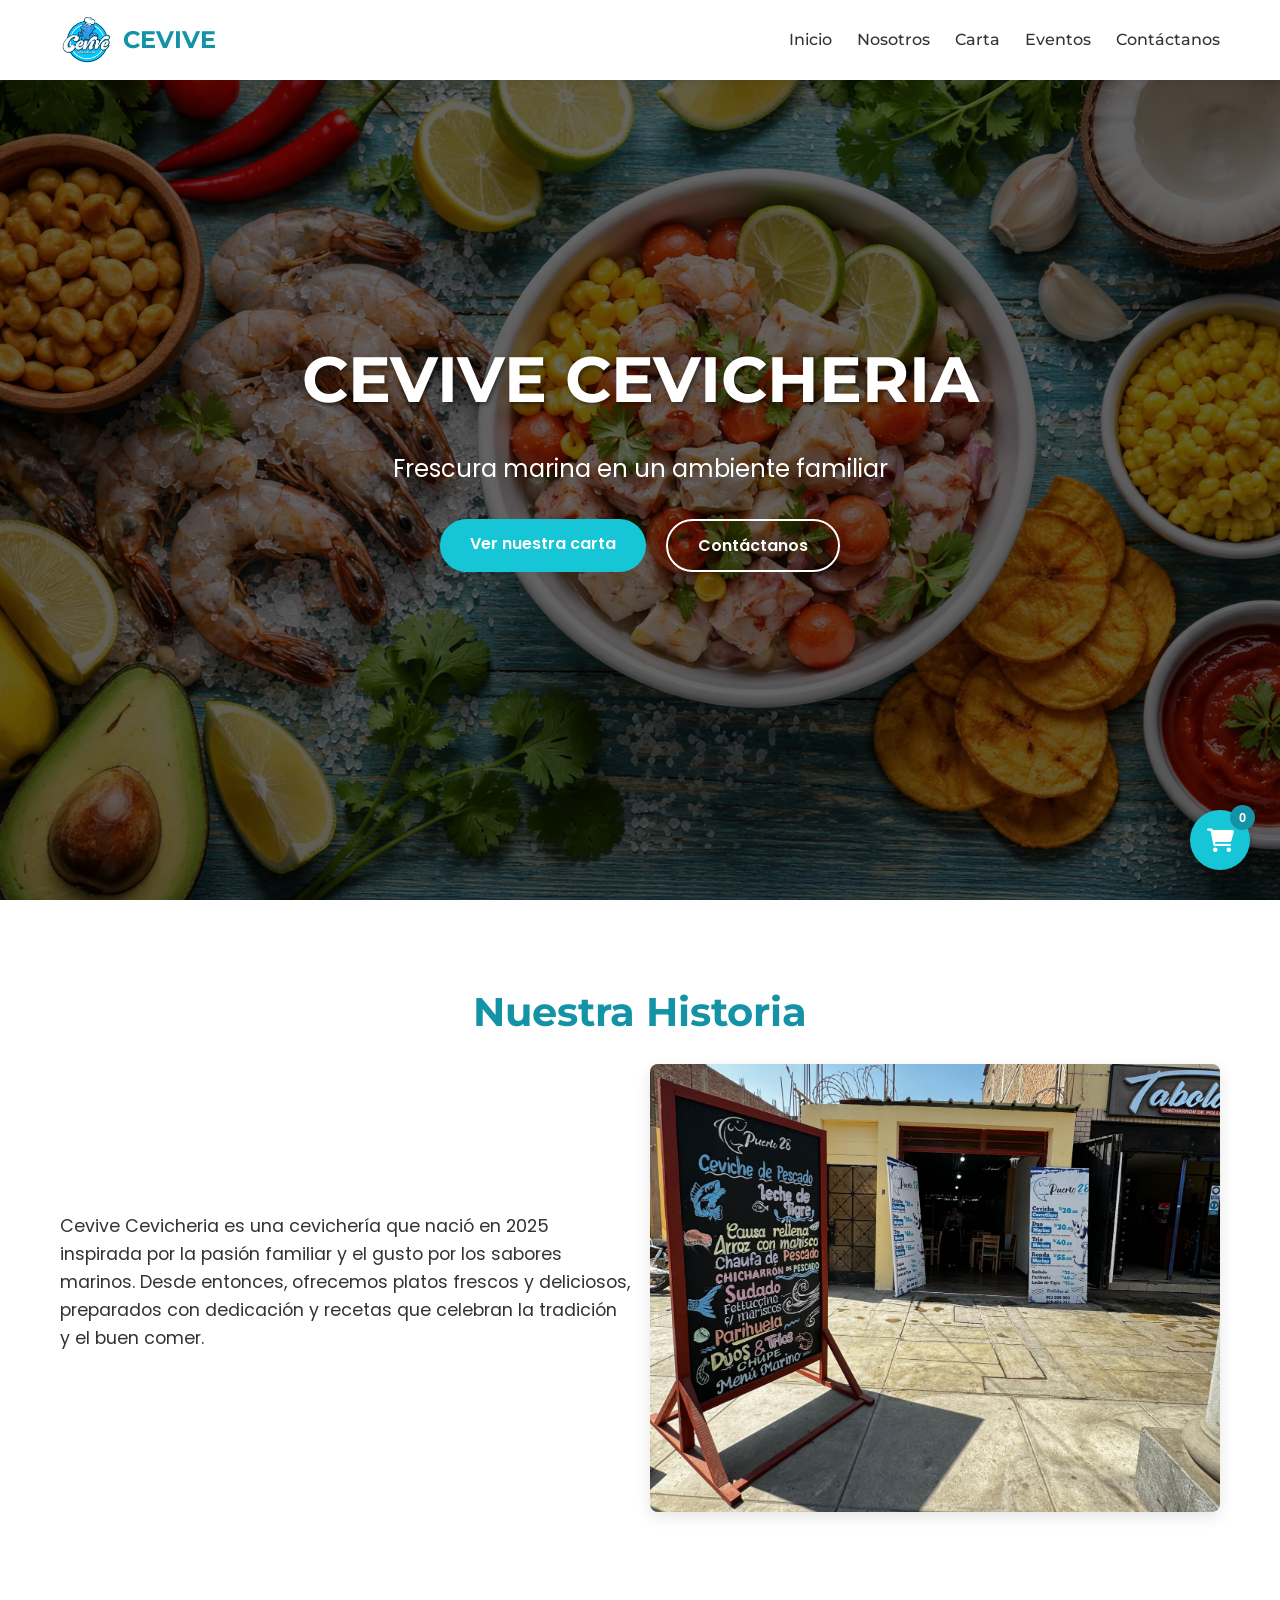
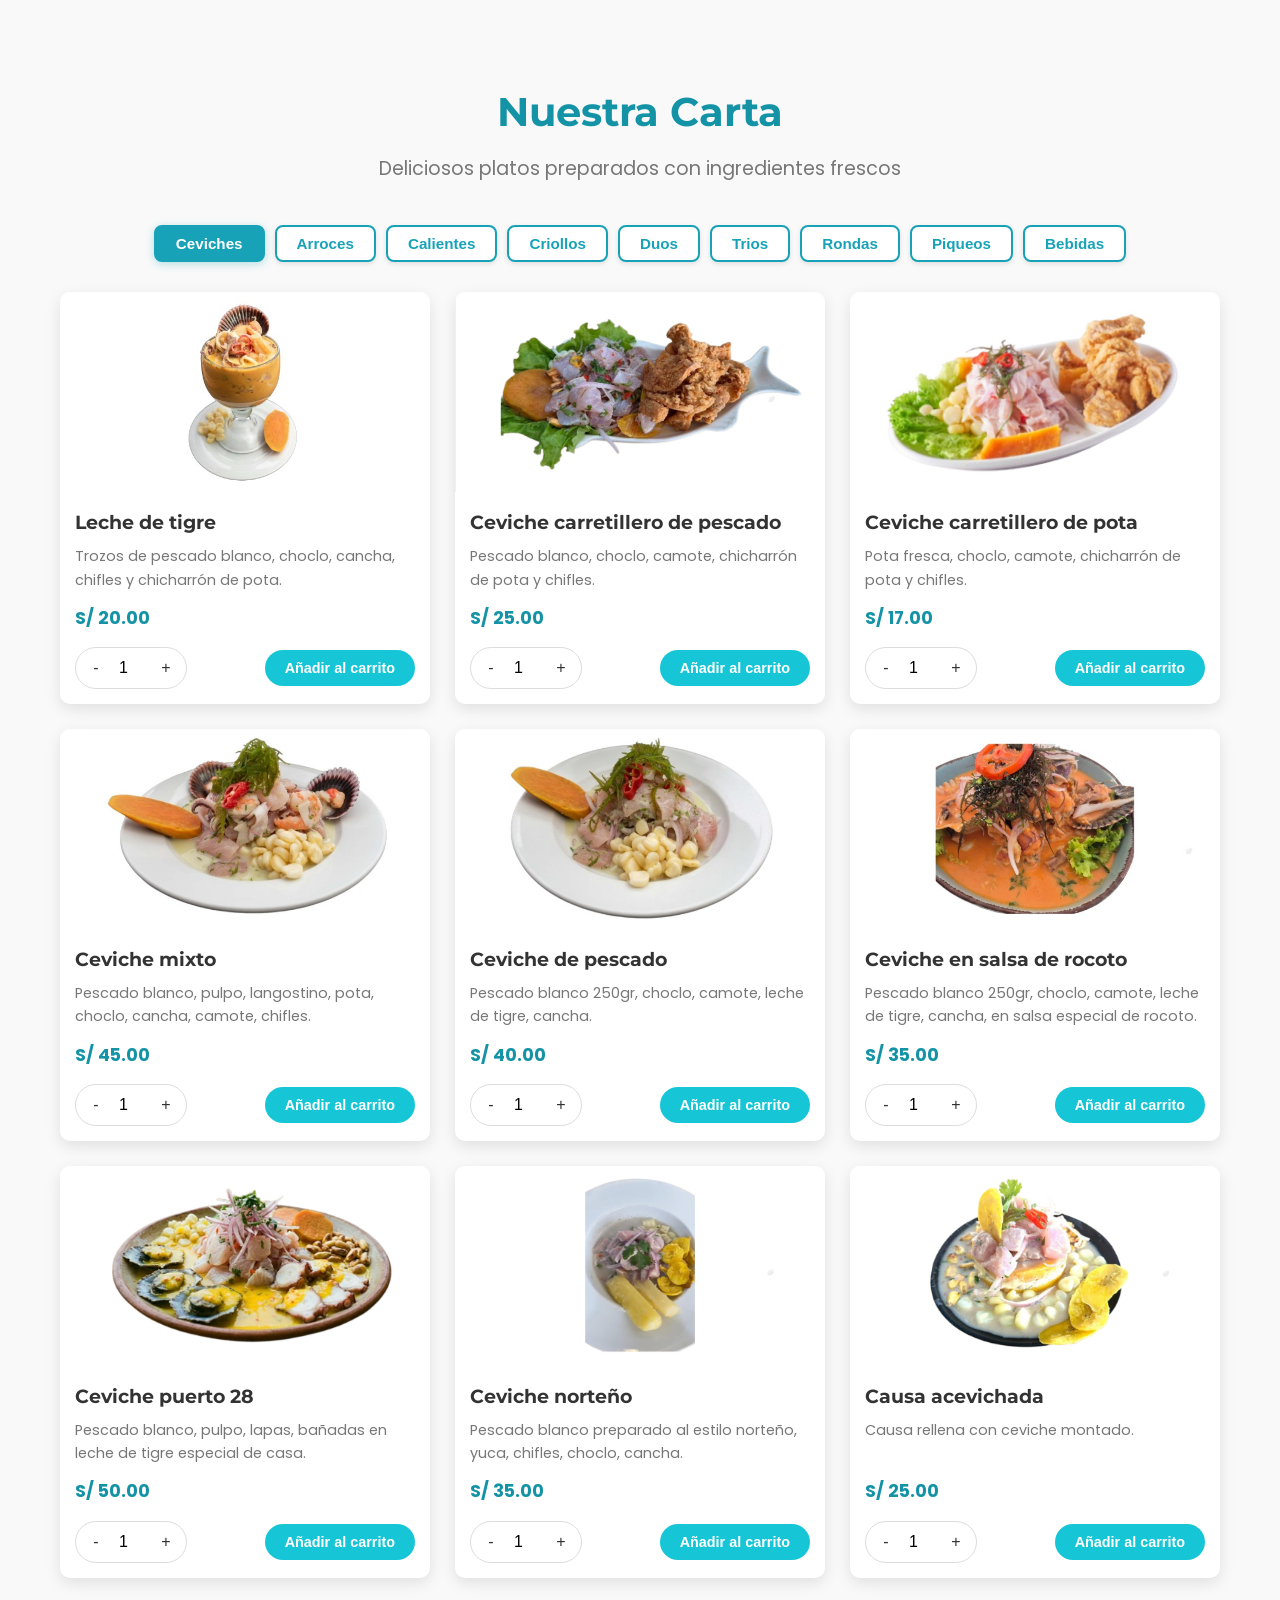
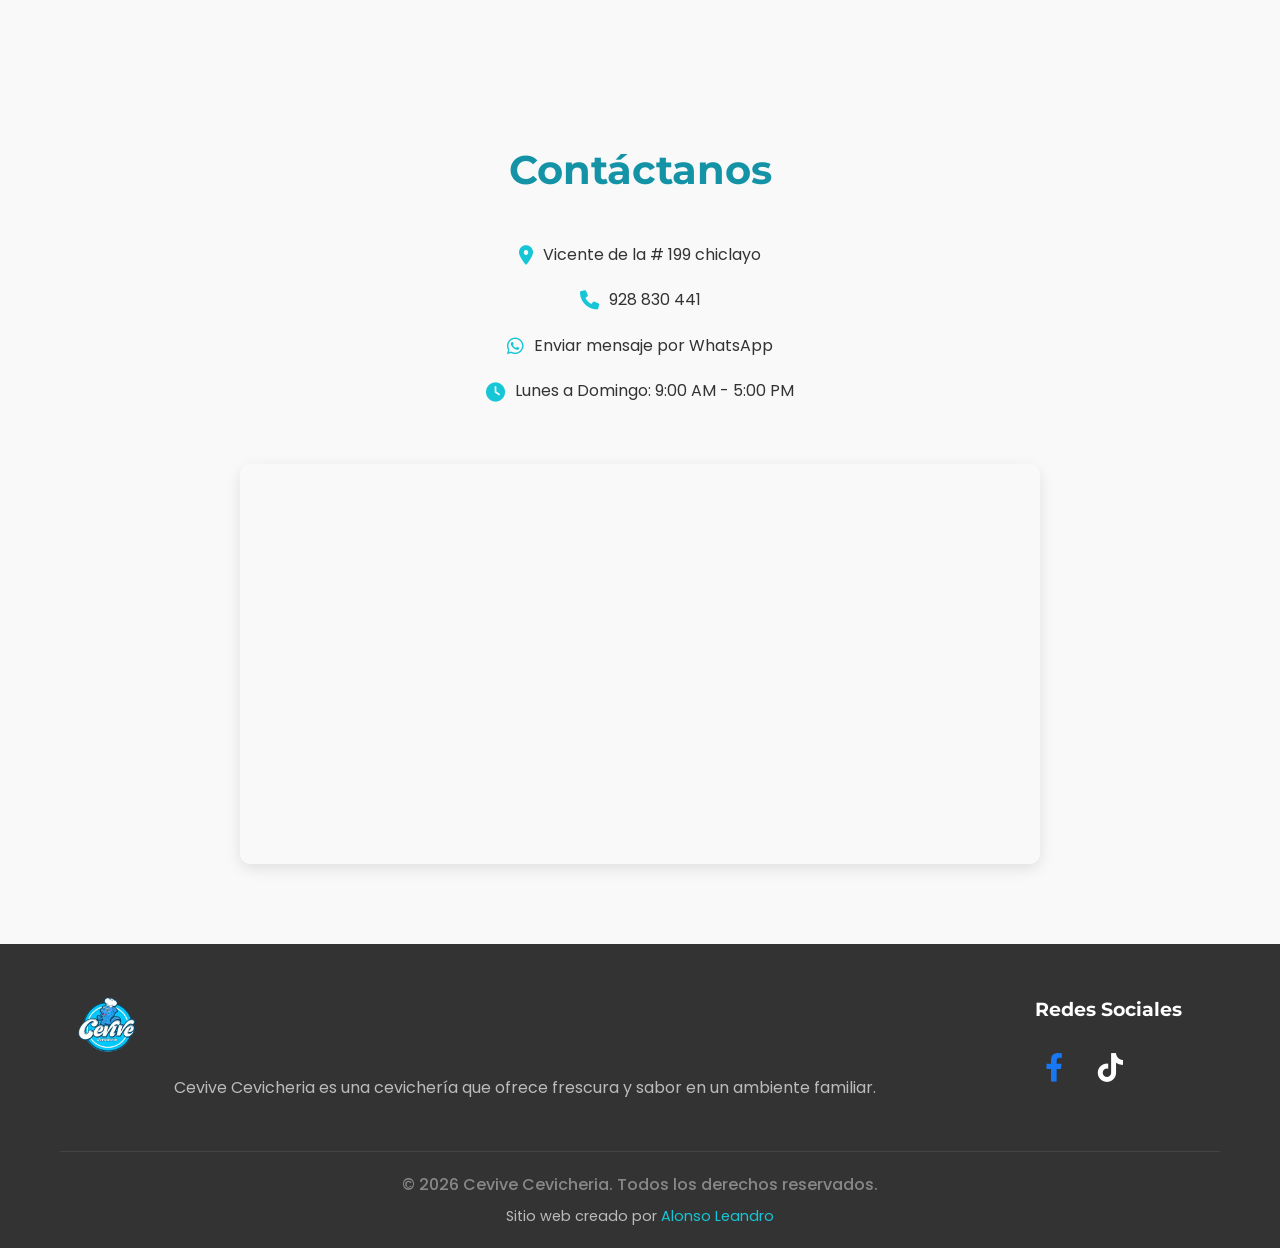
==== index.html @ b731c307 "iniciando" ====
<!DOCTYPE html>
<html lang="es">
<head>
    <meta charset="UTF-8">
    <meta name="viewport" content="width=device-width, initial-scale=1.0">
    <link rel="icon" type="image/png" href="images/logo-puerto-28.png">
    <title>Cevive Cevicheria</title>
    <link rel="stylesheet" href="./styles/main.css">
    <link rel="stylesheet" href="./styles/animations.css">
    <link rel="stylesheet" href="https://cdnjs.cloudflare.com/ajax/libs/font-awesome/6.0.0/css/all.min.css">
    <link href="https://fonts.googleapis.com/css2?family=Montserrat:wght@400;500;600;700&family=Poppins:wght@300;400;600&display=swap" rel="stylesheet">
    <!-- Google tag (gtag.js) -->
    <script async src="https://www.googletagmanager.com/gtag/js?id=G-323RJ7FQYW"></script>
    <script>
        window.dataLayer = window.dataLayer || [];
        function gtag(){dataLayer.push(arguments);}
        gtag('js', new Date());

        gtag('config', 'G-323RJ7FQYW');
    </script>
</head>
<body>
    <!-- Navbar importado -->
    <div id="navbar-placeholder"></div>

    <!-- Hero Section -->
    <section class="hero" id="home">
        <div class="hero-content">
            <h1 class="hero-title">CEVIVE CEVICHERIA</h1>
            <p class="hero-subtitle">Frescura marina en un ambiente familiar</p>
            <div class="hero-buttons">
                <a href="#menu" class="btn btn-primary">Ver nuestra carta</a>
                <a href="#contact" class="btn btn-outline">Contáctanos</a>
            </div>
        </div>
    </section>

    <section class="about" id="about">
        <div class="container">
            <h2 class="section-title">Nuestra Historia</h2>
            <div class="about-content">
                <div class="about-text">
                    <p>Cevive Cevicheria es una cevichería que nació en 2025 inspirada por la pasión familiar y el gusto por los sabores marinos. Desde entonces, ofrecemos platos frescos y deliciosos, preparados con dedicación y recetas que celebran la tradición y el buen comer.</p>
                </div>
                <div class="about-image">
                    <img src="./images/restaurant-exterior.jpg" alt="Exterior del restaurante" loading="lazy">
                </div>
            </div>
        </div>
    </section>

    <!-- Menu Section -->
    <section class="menu" id="menu">
        <div class="container">
            <h2 class="section-title">Nuestra Carta</h2>
            <p class="section-subtitle">Deliciosos platos preparados con ingredientes frescos</p>
            
            <div class="menu-filters">
                <button class="filter-btn active" data-category="ceviches">Ceviches</button>
                <button class="filter-btn" data-category="arroces">Arroces</button>
                <button class="filter-btn" data-category="calientes">Calientes</button>
                <button class="filter-btn" data-category="criollos">Criollos</button>
                <button class="filter-btn" data-category="duos">Duos</button>
                <button class="filter-btn" data-category="trios">Trios</button>
                <button class="filter-btn" data-category="rondas">Rondas</button>
                <button class="filter-btn" data-category="piqueos">Piqueos</button>
                <button class="filter-btn" data-category="bebidas">Bebidas</button>
            </div>
            
            <div class="menu-items" id="menu-items">
                <!-- Los productos se cargarán dinámicamente desde JS -->
            </div>
        </div>
    </section>

    <!-- Contact Section -->
    <section class="contact" id="contact">
        <div class="container">
            <h2 class="section-title">Contáctanos</h2>
            <div class="contact-content">
                <div class="contact-info">
                    <div class="info-item">
                        <i class="fas fa-map-marker-alt"></i>
                        <p>Vicente de la # 199 chiclayo</p>
                    </div>
                    <div class="info-item">
                        <i class="fas fa-phone"></i>
                        <p><a href="tel:+51928830441">928 830 441</a></p>
                    </div>
                    <div class="info-item">
                        <i class="fab fa-whatsapp"></i>
                        <p>
                            <a href="https://wa.me/51928830441?text=Hola%2C%20quiero%20más%20información..." target="_blank">Enviar mensaje por WhatsApp</a>
                        </p>
                    </div>
                    <div class="info-item">
                        <i class="fas fa-clock"></i>
                        <p>Lunes a Domingo: 9:00 AM - 5:00 PM</p>
                    </div>
                </div>
                <div class="contact-map">
                    <iframe src="https://www.google.com/maps/embed?pb=!1m16!1m12!1m3!1d3331.6273452018354!2d-79.8389768033383!3d-6.770468090765885!2m3!1f0!2f0!3f0!3m2!1i1024!2i768!4f13.1!2m1!1sVicente%20de%20la%20%23%20199%20chiclayo%20!5e0!3m2!1ses-419!2spe!4v1770184868700!5m2!1ses-419!2spe" allowfullscreen="" loading="lazy" referrerpolicy="no-referrer-when-downgrade"></iframe>
                </div>
            </div>
        </div>
    </section>

    <!-- Footer importado -->
    <div id="footer-placeholder"></div>

    <!-- Floating Cart Button -->
    <button type="button" class="cart-float" id="cart-btn">
        <i class="fas fa-shopping-cart"></i>
        <span class="cart-count" id="cart-count">0</span>
    </button>

    <!-- Cart Modal -->
    <div class="cart-overlay" id="cart-overlay"></div>
    <div class="cart-container" id="cart-modal">
        <!-- Paso 1: Vista del Carrito -->
        <div class="cart-step" id="cart-step-1">
            <div class="cart-header">
                <h3>Tu Pedido</h3>
                <button class="close-cart" id="close-cart">&times;</button>
            </div>
            <div class="cart-items" id="cart-items">
                <!-- Los items del carrito se agregarán aquí dinámicamente -->
            </div>
            <div class="cart-footer">
                <div class="cart-total">
                    <span>Total:</span>
                    <span id="cart-total">S/0.00</span>
                </div>
                <button class="btn btn-primary" id="checkout">Realizar Pedido</button>
            </div>
        </div>

        <!-- Paso 2: Formulario de Información -->
        <div class="cart-step" id="cart-step-2">
            <div class="cart-header">
                <button class="back-to-cart" id="back-to-cart">
                    <i class="fas fa-arrow-left"></i>
                </button>
                <h3>Información del Pedido</h3>
                <button class="close-cart" id="close-cart-2">&times;</button>
            </div>
            <!-- Dentro del cart-step-2, modifica el formulario así: -->
            <div class="customer-info">
                <form id="order-form">
                    <div class="form-group">
                        <label for="customer-name">Nombre *</label>
                        <input type="text" id="customer-name" required>
                    </div>
                    <div class="form-group">
                        <label for="customer-phone">Teléfono *</label>
                        <input type="tel" id="customer-phone" required>
                    </div>
                    <div class="form-group">
                        <label for="delivery-type">Tipo de Entrega *</label>
                        <select id="delivery-type" required>
                            <option value="">Seleccionar</option>
                            <option value="pickup">Recoger en el Local</option>
                            <option value="delivery">Delivery</option>
                        </select>
                    </div>
                    
                    <!-- Campos para Recoger en Local -->
                    <div class="delivery-fields" id="pickup-fields">
                        <div class="form-group">
                            <label for="delivery-payment">Tipo de Pago *</label>
                            <div class="radio-group">
                                <label><input type="radio" name="delivery-payment" value="Efectivo" required> Efectivo</label>
                                <label><input type="radio" name="delivery-payment" value="Yape"> Yape</label>
                                <label><input type="radio" name="delivery-payment" value="Plin"> Plin</label>
                                <label><input type="radio" name="delivery-payment" value="Otro"> Tarjeta</label>
                            </div>
                        </div>
                        <div class="form-group">
                            <label for="pickup-time">Tiempo estimado para recoger *</label>
                            <select id="pickup-time" required>
                                <option value="">Seleccionar</option>
                                <option value="20-25">25 - 30 minutos</option>
                                <option value="25-30">30 - 35 minutos</option>
                                <option value="30-plus">35 minutos a más</option>
                            </select>
                        </div>
                        <div class="form-group">
                            <label for="pickup-notes">Observaciones</label>
                            <textarea id="pickup-notes" rows="2"></textarea>
                        </div>
                    </div>
                    
                    <!-- Campos para Delivery -->
                    <div class="delivery-fields" id="delivery-fields">
                        <div class="form-group">
                            <label for="delivery-payment">Tipo de Pago *</label>
                            <div class="radio-group">
                                <label><input type="radio" name="delivery-payment" value="Yape" required> Yape</label>
                            </div>
                            <div class="info-message" style="font-size: 0.95em; color: #007bff; margin-top: 4px;">Solo se acepta pago por Yape para delivery.</div>
                        </div>
                        <div class="form-group">
                            <label for="delivery-address">Dirección de Entrega *</label>
                            <input type="text" id="delivery-address">
                        </div>
                        <div class="form-group">
                            <label for="delivery-notes">Observaciones</label>
                            <textarea id="delivery-notes" rows="2"></textarea>
                        </div>
                    </div>
                </form>
            </div>
            <div class="form-actions">
                <button class="btn btn-outline" id="cancel-order">Cancelar</button>
                <button class="btn btn-primary" id="submit-order">Enviar Pedido</button>
            </div>
        </div>
    </div>

    <script src="./scripts/products.js"></script>
    <script src="./scripts/cart.js"></script>
    <script src="./scripts/main.js"></script>
</body>
</html>
---- styles/main.css ----
/* TikTok icon blanco en el footer */
.tiktok-icon i {
    color: #fff !important;
}
:root {
    --primary-color: #16c6d6;
    --primary-dark: #1493a6;
    --white: #ffffff;
    --black: #333333;
    --gray: #777777;
    --light-gray: #f5f5f5;
    --background-light: #f9f9f9;
    --success-color: #2ecc71;
    --danger-color: #e74c3c;
    --disabled-color: #95a5a6;
}

* {
    margin: 0;
    padding: 0;
    box-sizing: border-box;
}

body {
    font-family: 'Poppins', sans-serif;
    color: var(--black);
    line-height: 1.6;
    overflow-x: hidden;
}

.container {
    width: 100%;
    max-width: 1200px;
    margin: 0 auto;
    padding: 0 20px;
}

/* Hero Section */
.hero {
    height: 100vh;
    background: linear-gradient(rgba(0, 0, 0, 0.6), rgba(0, 0, 0, 0.6)), url('../images/hero.png') center/cover no-repeat;
    display: flex;
    align-items: center;
    justify-content: center;
    text-align: center;
    color: var(--white);
}

.hero-content {
    max-width: 800px;
    padding: 0 20px;
}

.hero-title {
    font-family: 'Montserrat', sans-serif;
    font-size: 4rem;
    font-weight: 700;
    margin-bottom: 20px;
    text-shadow: 2px 2px 4px rgba(0, 0, 0, 0.5);
}

.hero-subtitle {
    font-size: 1.5rem;
    margin-bottom: 30px;
}

.hero-buttons {
    display: flex;
    justify-content: center;
    gap: 20px;
}

.btn {
    padding: 12px 30px;
    border-radius: 30px;
    font-weight: 600;
    text-decoration: none;
    transition: all 0.3s ease;
    display: inline-block;
}

.btn-primary {
    background-color: var(--primary-color);
    color: var(--white);
}

.btn-primary:hover {
    background-color: var(--primary-dark);
    transform: translateY(-3px);
    box-shadow: 0 5px 15px rgba(0, 0, 0, 0.2);
}

.btn-outline {
    border: 2px solid var(--white);
    color: var(--white);
}

.btn-outline:hover {
    background-color: var(--white);
    color: var(--black);
    transform: translateY(-3px);
    box-shadow: 0 5px 15px rgba(0, 0, 0, 0.2);
}

#cancel-order {
    background-color: #7f8c8d;
    color: #fff;
    border: none;
    padding: 10px 20px;
    border-radius: 30px;
    cursor: pointer;
    font-weight: 600;
    transition: background 0.3s ease;
    font-size: 0.9rem;
}

#cancel-order:hover {
    background-color: #636e72;
}

/* Section Styles */
.section-title {
    font-family: 'Montserrat', sans-serif;
    font-size: 2.5rem;
    font-weight: 700;
    text-align: center;
    margin-bottom: 10px;
    color: var(--primary-dark);
}

.section-subtitle {
    font-size: 1.2rem;
    text-align: center;
    color: var(--gray);
    margin-bottom: 40px;
}

/* About Section */
.about {
    padding: 80px 0;
    text-align: center;
}

.about-content {
    display: flex;
    flex-wrap: wrap;
    justify-content: space-between;
    align-items: center;
    margin-top: 20px;
    gap: 20px;
}

.about-text {
    flex: 1;
    min-width: 300px;
    text-align: left;
    margin-bottom: 0;
}

.about-text p {
    margin-bottom: 20px;
    font-size: 1.1rem;
    text-align: left;
}

.about-image {
    flex: 1;
    min-width: 300px;
}

.about-image img {
    max-width: 100%;
    border-radius: 8px;
    box-shadow: 0 5px 15px rgba(0,0,0,0.1);
}

/* Menu Section */
.menu {
    padding: 80px 0;
    text-align: center;
    background-color: var(--background-light);
}

.menu-filters {
    display: flex;
    justify-content: center;
    flex-wrap: wrap;
    gap: 10px;
    margin: 10px 0 20px;
}

.filter-btn {
    padding: 8px 20px;
    background: var(--white);
    border: 2px solid #17a2b8;
    border-radius: 8px;
    color: #17a2b8;
    font-size: 0.95rem;
    font-weight: 600;
    transition: all 0.3s ease;
    cursor: pointer;
    box-shadow: 0 2px 5px rgba(0,0,0,0.1);
}

.filter-btn.active {
    background: #17a2b8;
    color: var(--white);
    border-color: #17a2b8;
    box-shadow: 0 2px 8px rgba(23, 162, 184, 0.3);
}

.filter-btn:hover:not(.active) {
    background: rgba(23, 162, 184, 0.1);
    border-color: #138496;
    transform: translateY(-2px);
}

.menu-items {
    display: grid;
    grid-template-columns: repeat(auto-fill, minmax(280px, 1fr)); /* Reduje de 300px a 280px */
    gap: 25px; /* Reduje el gap de 30px a 25px */
    margin-top: 30px; /* Reduje de 40px a 30px */
}

.menu-item {
    background: var(--white);
    border-radius: 10px;
    overflow: hidden;
    box-shadow: 0 5px 15px rgba(0,0,0,0.1);
    transition: transform 0.3s ease;
    display: flex;
    flex-direction: column;
    height: 100%; /* Asegura que todas las cajas tengan la misma altura */
}

.menu-item:hover {
    transform: translateY(-10px);
}

.item-image {
    height: 200px; /* Mantengo la misma altura para las imágenes */
    overflow: hidden;
    position: relative;
}

.item-image img {
    width: 100%;
    height: 100%;
    object-fit: cover;
    transition: transform 0.5s ease;
}

.menu-item:hover .item-image img {
    transform: scale(1.1);
}

.sold-out {
    position: absolute;
    top: 10px;
    right: 10px;
    background-color: var(--danger-color);
    color: var(--white);
    padding: 5px 10px;
    border-radius: 20px;
    font-size: 0.8rem;
    font-weight: 600;
}

.item-info {
    padding: 15px; /* Reduje de 20px a 15px */
    text-align: left;
    flex: 1; /* Hace que ocupe el espacio restante */
    display: flex;
    flex-direction: column;
}

.item-info h3 {
    font-family: 'Montserrat', sans-serif;
    font-size: 1.2rem; /* Reduje de 1.3rem a 1.2rem */
    margin-bottom: 8px; /* Reduje de 10px a 8px */
    color: var(--black);
}

.description {
    color: var(--gray);
    margin-bottom: 12px; /* Reduje de 15px a 12px */
    font-size: 0.9rem; /* Reduje de 0.95rem a 0.9rem */
    flex: 1; /* Hace que la descripción ocupe el espacio disponible */
}

.price {
    font-weight: 700;
    font-size: 1.1rem; /* Reduje de 1.2rem a 1.1rem */
    color: var(--primary-dark);
    margin-bottom: 15px;
    display: block;
}

.item-actions {
    display: flex;
    justify-content: space-between;
    align-items: center;
    margin-top: auto; /* Empuja los botones hacia abajo */
}

.quantity-control {
    display: flex;
    align-items: center;
    border: 1px solid #ddd;
    border-radius: 30px;
    padding: 5px;
}

.quantity-btn {
    background: none;
    border: none;
    width: 30px;
    height: 30px;
    font-size: 1rem;
    cursor: pointer;
    color: var(--black);
    display: flex;
    align-items: center;
    justify-content: center;
}

.quantity-input {
    width: 40px;
    text-align: center;
    border: none;
    background: none;
    font-weight: 500;
    font-size: 1rem;
}

.add-to-cart {
    background: var(--primary-color);
    color: var(--white);
    border: none;
    padding: 10px 20px;
    border-radius: 30px;
    cursor: pointer;
    font-weight: 600;
    transition: background 0.3s;
    font-size: 0.9rem;
}

.add-to-cart:hover {
    background: var(--primary-dark);
}

.add-to-cart:disabled {
    background: var(--disabled-color);
    cursor: not-allowed;
}


/* Contact Section */
.contact {
    padding: 80px 0;
    text-align: center;
    background-color: var(--background-light);
}

.contact-content {
    display: flex;
    flex-direction: column;
    align-items: center;
    margin-top: 40px;
}

.contact-info {
    margin-bottom: 20px;
    text-align: center;
    width: 100%;
}

.info-item {
    margin-bottom: 20px;
    display: flex;
    align-items: center;
    justify-content: center;
    gap: 10px;
}

.info-item i {
    color: var(--primary-color);
    font-size: 1.2rem;
}

.info-item a {
    color: var(--black);
    text-decoration: none;
    transition: color 0.3s;
}

.info-item a:hover {
    color: var(--primary-color);
}

.contact-map {
    width: 100%;
    max-width: 800px;
    height: 400px;
    margin-top: 20px;
    border-radius: 10px;
    overflow: hidden;
    box-shadow: 0 5px 15px rgba(0,0,0,0.1);
}

.contact-map iframe {
    width: 100%;
    height: 100%;
    border: none;
}

/* Footer */
.footer {
    background-color: var(--black);
    color: var(--white);
    padding: 50px 0 20px;
}

.footer-content {
    display: flex;
    flex-wrap: wrap;
    justify-content: space-between;
    align-items: center;
    text-align: left;
    margin-bottom: 30px;
    gap: 30px;
}

.footer-section {
    flex: 1;
    min-width: 250px;
    margin-bottom: 30px;
    padding: 0 15px;
}

.logo-section {
    flex: 1;
    min-width: 300px;
    display: flex;
    flex-direction: column;
    align-items: flex-start;
    margin-bottom: 0;
}

.footer-logo {
    height: 60px;
    margin-bottom: 20px;
}

.footer-description {
    max-width: 100%;
    margin: 0 auto 20px;
    color: #bbb;
}

.social-section {
    flex: 0 0 auto;
    min-width: 200px;
}

.social-section h4 {
    font-family: 'Montserrat', sans-serif;
    margin-bottom: 20px;
    font-size: 1.2rem;
}

.social-icons {
    display: flex;
    justify-content: flex-start;
    gap: 15px;
}

.social-icons a {
    font-size: 1.8rem;
    margin: 0 10px;
    transition: all 0.3s ease;
}

.social-icons a.facebook-icon {
    color: #1877f2;
}

.social-icons a.instagram-icon {
    color: #e4405f;
}

.social-icons a:hover {
    transform: scale(1.2);
}

.footer-bottom {
    text-align: center;
    padding-top: 20px;
    border-top: 1px solid #444;
    display: flex;
    flex-direction: column;
    gap: 8px;
}

.footer-dark-text {
    color: #888;
    font-weight: 500;
    margin-bottom: 0;
}

.footer-created-by {
    color: #bbb;
    font-size: 0.9rem;
    margin-top: 0;
}

.creator-name {
    color: var(--primary-color);
    text-decoration: none;
    position: relative;
    display: inline-block;
}

.creator-name:hover {
    text-decoration: underline;
}

.creator-name::after {
    content: '';
    position: absolute;
    top: -2px;
    left: -2px;
    right: -2px;
    bottom: -2px;
    background: var(--primary-color);
    z-index: -1;
    border-radius: 4px;
    opacity: 0;
    transition: opacity 0.3s, box-shadow 0.3s;
}

.creator-name:hover::after {
    opacity: 0.4;
    box-shadow: 0 0 10px 5px var(--primary-color);
    animation: creator-glow 2s infinite alternate;
}

@keyframes creator-glow {
    from {
        box-shadow: 0 0 5px 2px var(--primary-color);
    }
    to {
        box-shadow: 0 0 15px 7px var(--primary-color);
    }
}

/* Navbar */
.navbar {
    background-color: var(--white);
    box-shadow: 0 2px 10px rgba(0, 0, 0, 0.1);
    position: fixed;
    width: 100%;
    top: 0;
    z-index: 1000;
    padding: 15px 0;
    transition: all 0.3s ease;
}

.navbar .container {
    display: flex;
    justify-content: space-between;
    align-items: center;
}

.logo {
    display: flex;
    align-items: center;
    text-decoration: none;
}

.logo-img {
    height: 50px;
    margin-right: 10px;
}

.restaurant-name {
    font-family: 'Montserrat', sans-serif;
    font-size: 1.5rem;
    font-weight: 700;
    color: var(--primary-dark);
}

.nav-links {
    display: flex;
    list-style: none;
}

.nav-links li {
    margin-left: 25px;
}

.nav-links a {
    font-family: 'Montserrat', sans-serif;
    font-weight: 500;
    color: var(--black);
    text-decoration: none;
    font-size: 1rem;
    transition: color 0.3s ease;
    position: relative;
}

.nav-links a::after {
    content: '';
    position: absolute;
    width: 0;
    height: 2px;
    background-color: var(--primary-color);
    bottom: -5px;
    left: 0;
    transition: width 0.3s ease;
}

.nav-links a:hover::after {
    width: 100%;
}

.nav-links a:hover {
    color: var(--primary-dark);
}

.menu-toggle {
    background: none;
    border: none;
    font-size: 1.5rem;
    color: var(--black);
    cursor: pointer;
    display: none;
}

/* Carrito */
.cart-overlay {
    position: fixed;
    top: 0;
    left: 0;
    width: 100%;
    height: 100%;
    background-color: rgba(0, 0, 0, 0.5);
    z-index: 9998;
    display: none;
    opacity: 0;
    transition: opacity 0.3s ease;
}

.cart-overlay.active {
    display: block;
    opacity: 1;
}

.cart-container {
    position: fixed;
    top: 0;
    right: -400px;
    width: 350px;
    height: 100vh;
    background-color: var(--white);
    box-shadow: -2px 0 10px rgba(0, 0, 0, 0.1);
    z-index: 9999;
    transition: right 0.3s ease;
    display: flex;
    flex-direction: column;
}

.cart-container.active {
    right: 0;
}

/* Cart Steps */
.cart-step {
    display: none;
    flex-direction: column;
    height: 100%;
}

.cart-step.active {
    display: flex;
}

.cart-header {
    padding: 15px 20px;
    border-bottom: 1px solid var(--light-gray);
    display: flex;
    justify-content: space-between;
    align-items: center;
    position: relative;
}

.cart-header h3 {
    margin: 0;
    font-size: 1.2rem;
    flex: 1;
    text-align: center;
}

.close-cart {
    background: none;
    border: none;
    font-size: 1.5rem;
    cursor: pointer;
    color: var(--gray);
    transition: all 0.3s ease;
}

.close-cart:hover {
    color: var(--danger-color);
    transform: rotate(90deg);
}

/* Back to Cart Button */
.back-to-cart {
    background: none;
    border: none;
    font-size: 1.2rem;
    color: var(--gray);
    cursor: pointer;
    position: absolute;
    left: 15px;
    top: 15px;
    transition: all 0.3s;
}

.back-to-cart:hover {
    color: var(--primary-dark);
    transform: translateX(-3px);
}

.cart-items {
    flex: 1;
    overflow-y: auto;
    padding: 15px;
}

.empty-cart {
    text-align: center;
    color: var(--gray);
    padding: 40px 0;
}

.cart-item {
    display: flex;
    justify-content: space-between;
    align-items: center;
    padding: 10px 0;
    border-bottom: 1px solid var(--light-gray);
}

.cart-item:last-child {
    border-bottom: none;
}

.cart-item-info {
    flex: 1;
}

.cart-item-info h4 {
    margin-bottom: 5px;
    font-size: 0.95rem;
}

.cart-item-info p {
    color: var(--primary-dark);
    font-weight: 600;
    font-size: 0.9rem;
}

.cart-item-actions {
    display: flex;
    align-items: center;
    gap: 10px;
}

.cart-footer {
    padding: 15px;
    border-top: 1px solid var(--light-gray);
    background-color: var(--white);
}

.cart-total {
    display: flex;
    justify-content: space-between;
    margin-bottom: 15px;
    font-weight: 600;
    font-size: 1.1rem;
}

/* Formulario del carrito */
.form-group {
    margin-bottom: 15px;
}

.form-group label {
    display: block;
    margin-bottom: 5px;
    font-weight: 500;
    font-size: 0.9rem;
}

.form-group input,
.form-group select,
.form-group textarea {
    width: 100%;
    padding: 8px 12px;
    border: 1px solid #333;
    border-radius: 4px;
    font-family: inherit;
    font-size: 0.9rem;
    transition: border-color 0.3s ease;
}

.form-group input:focus,
.form-group select:focus,
.form-group textarea:focus {
    border-color: var(--primary-color);
    outline: none;
    box-shadow: 0 0 0 2px rgba(243, 156, 18, 0.2);
}

/* Validación de campos */
.form-group.invalid input,
.form-group.invalid select,
.form-group.invalid textarea {
    border-color: var(--danger-color);
    background-color: rgba(231, 76, 60, 0.05);
}

.form-group.invalid .error-message {
    display: block;
    color: var(--danger-color);
    font-size: 0.8rem;
    margin-top: 5px;
}

.error-message {
    display: none;
}

/* Campos de entrega */
.delivery-fields {
    display: none; /*AGREGADO RECIEN*/
    margin-top: 10px;
    padding: 15px;
    background-color: rgba(243, 156, 18, 0.05);
    border-radius: 5px;
    border: 1px solid #eee;
}

.delivery-fields.active {
    display: block;
    animation: fadeIn 0.3s ease;
}

.radio-group {
    display: flex; /* Coloca los radios en una sola línea */
    gap: 15px; /* Espaciado horizontal entre los radios */
}

.radio-group label {
    display: inline-flex; /* Asegura que el texto y el radio estén alineados */
    align-items: center; /* Centra verticalmente el texto y el botón */
    gap: 5px; /* Espaciado entre el botón y el texto */
    padding: 0; /* Elimina el cuadro alrededor */
    border: none; /* Elimina los bordes */
    background: none; /* Elimina el fondo */
}

.radio-group label:hover {
    border-color: var(--primary-color);
}

.radio-group input[type="radio"]:checked + label {
    border-color: var(--primary-color);
    background-color: rgba(243, 156, 18, 0.1);
}

/* Customer Info Form */
.customer-info {
    flex: 1;
    overflow-y: auto;
    padding: 15px;
}

/* Form Actions */
.form-actions {
    display: flex;
    justify-content: space-between;
    padding: 15px;
    border-top: 1px solid var(--light-gray);
    background-color: var(--white);
}

/* Floating Cart Button */
.cart-float {
    position: fixed;
    width: 60px;
    height: 60px;
    bottom: 30px;
    right: 30px;
    background-color: var(--primary-color);
    color: var(--white);
    border-radius: 50%;
    text-align: center;
    box-shadow: 0 4px 10px rgba(0, 0, 0, 0.2);
    z-index: 999;
    display: flex;
    align-items: center;
    justify-content: center;
    font-size: 1.5rem;
    transition: all 0.3s ease;
    cursor: pointer;
    border: none;
}

.cart-float:hover {
    background-color: var(--primary-dark);
    transform: translateY(-5px);
    box-shadow: 0 6px 15px rgba(0, 0, 0, 0.3);
}

.cart-count {
    position: absolute;
    top: -5px;
    right: -5px;
    background-color: var(--primary-dark);
    color: var(--white);
    border-radius: 50%;
    width: 25px;
    height: 25px;
    display: flex;
    align-items: center;
    justify-content: center;
    font-size: 0.8rem;
    font-weight: 600;
}

/* Notificaciones */
.notification {
    position: fixed;
    bottom: 100px;
    right: 30px;
    background-color: var(--success-color);
    color: white;
    padding: 10px 20px;
    border-radius: 30px;
    box-shadow: 0 3px 10px rgba(0, 0, 0, 0.2);
    z-index: 1000;
    opacity: 0;
    transform: translateY(20px);
    transition: all 0.3s ease;
}

.notification.show {
    opacity: 1;
    transform: translateY(0);
}

.notification.error {
    background-color: var(--danger-color);
}

/* Responsive */
@media (max-width: 768px) {
    .navbar {
        padding: 10px 0;
    }
    
    .nav-links {
        position: fixed;
        top: 70px; /* Ajusta esto según la altura de tu navbar */
        left: -100%;
        width: 100%;
        height: calc(100vh - 70px); /* Ajusta para que coincida con el top */
        background-color: var(--primary-dark);
        flex-direction: column;
        align-items: center;
        justify-content: flex-start;
        padding-top: 0; /* Elimina el padding superior */
        transition: left 0.3s ease;
        margin: 0;
    }
    
    .nav-links.active {
        left: 0;
    }
    
    .nav-links li {
        margin-left: 0;
        width: 100%;
        text-align: center;
        padding: 12px 0; /* Ajusta el padding vertical */
        border-bottom: 1px solid rgba(255,255,255,0.1);
    }

    .nav-links a {
        color: var(--white) !important;
        display: block;
        width: 100%;
        padding: 10px 0; /* Ajusta el padding */
    }
    
    .nav-links a:hover {
        color: var(--light-gray) !important;
    }
    
    .menu-toggle {
        display: block;
    }

    .hero-title {
        font-size: 2.5rem;
    }

    .hero-subtitle {
        font-size: 1.2rem;
    }

    .about-content {
        flex-direction: column-reverse;
    }

    .about-text p {
        text-align: center;
    }

    .cart-container {
        width: 100%;
        max-width: 100%;
        height: 80vh;
        bottom: 0;
        top: auto;
        right: 0;
        left: 0;
        transform: translateY(100%);
        border-radius: 15px 15px 0 0;
        box-shadow: 0 -5px 15px rgba(0, 0, 0, 0.2);
    }

    .cart-container.active {
        transform: translateY(0);
        right: auto;
    }

    .cart-float {
        bottom: 20px;
        right: 20px;
        width: 55px;
        height: 55px;
        font-size: 1.3rem;
    }

    .notification {
        bottom: 90px;
        right: 20px;
    }

    /* Footer adjustments */
    .footer-content {
        flex-direction: column;
        align-items: center;
        text-align: center;
        gap: 15px;
    }

    .footer-description {
        max-width: 80%;
        font-size: 0.9rem;
    }

    .logo-section {
        margin-bottom: 20px;
    }

    .social-section {
        width: 100%;
    }

    .social-icons {
        justify-content: center;
        gap: 10px;
    }

    .social-icons a {
        font-size: 1.2rem;
    }

    /* Form responsive */
    .form-group {
        margin-bottom: 20px;
    }
    
    .radio-group {
        display: flex; /* Coloca los radios en una sola línea */
        gap: 15px; /* Espaciado horizontal entre los radios */
    }

    .radio-group label {
        display: inline-flex; /* Asegura que el texto y el radio estén alineados */
        align-items: center; /* Centra verticalmente el texto y el botón */
        gap: 5px; /* Espaciado entre el botón y el texto */
        padding: 0; /* Elimina el cuadro alrededor */
        border: none; /* Elimina los bordes */
        background: none; /* Elimina el fondo */
    }
    
    .delivery-fields {
        padding: 10px;
    }
}

@media (max-width: 480px) {
    .hero-title {
        font-size: 2rem;
    }

    .hero-subtitle {
        font-size: 1rem;
    }

    .btn {
        padding: 10px 20px;
        font-size: 0.9rem;
    }

    .section-title {
        font-size: 2rem;
    }

    .section-subtitle {
        font-size: 1rem;
    }

    .menu-items {
        grid-template-columns: 1fr;
    }
    
    .restaurant-name {
        font-size: 1.3rem;
    }
    
    .cart-float {
        bottom: 15px;
        right: 15px;
        width: 50px;
        height: 50px;
        font-size: 1.2rem;
    }

    .footer-content {
        text-align: center;
        flex-direction: column;
        align-items: center;
    }

    .footer-section, .social-section {
        text-align: center;
    }

    .logo-section {
        display: flex;
        flex-direction: column;
        align-items: center;
        text-align: center;
    }

    .footer-logo {
        margin-bottom: 10px;
        max-width: 100px;
        width: 100%;
        height: auto;
    }

    .social-icons {
        justify-content: center;
    }
}

@media (min-width: 769px) and (max-width: 1024px) {
    .hero-title {
        font-size: 3rem;
    }
    
    .menu-items {
        grid-template-columns: repeat(2, 1fr);
    }

    .footer-content {
        display: flex;
        flex-wrap: wrap;
        justify-content: space-between;
        align-items: flex-start;
        gap: 100px;
    }

    .footer-section {
        flex: 1 1 45%;
        max-width: 400px;
        text-align: center;
    }

    .footer-description {
        max-width: 350px;
        margin: 0 auto;
        text-align: center;
        line-height: 1.6;
    }

    .social-section {
        text-align: center;
    }
}

/* Mensaje cuando no hay productos */
.no-products {
    text-align: center;
    grid-column: 1 / -1;
    padding: 40px 0;
    color: var(--gray);
    font-size: 1.1rem;
}

/* Animaciones */
@keyframes fadeIn {
    from {
        opacity: 0;
    }
    to {
        opacity: 1;
    }
}
---- styles/animations.css ----
/* Animations */
@keyframes fadeIn {
    from {
        opacity: 0;
    }
    to {
        opacity: 1;
    }
}

@keyframes fadeInDown {
    from {
        opacity: 0;
        transform: translateY(-20px);
    }
    to {
        opacity: 1;
        transform: translateY(0);
    }
}

@keyframes fadeInUp {
    from {
        opacity: 0;
        transform: translateY(20px);
    }
    to {
        opacity: 1;
        transform: translateY(0);
    }
}

@keyframes pulse {
    0% {
        transform: scale(1);
    }
    50% {
        transform: scale(1.05);
    }
    100% {
        transform: scale(1);
    }
}

/* Animation Classes */
.fade-in {
    animation: fadeIn 1s ease;
}

.fade-in-down {
    animation: fadeInDown 1s ease;
}

.fade-in-up {
    animation: fadeInUp 1s ease;
}

.pulse {
    animation: pulse 2s infinite;
}

/* Scroll Animations */
[data-animate] {
    opacity: 0;
    transition: all 0.6s ease;
}

[data-animate="fade-in"] {
    transform: translateY(20px);
}

[data-animate].animate {
    opacity: 1;
    transform: translateY(0);
}

/* Hero Animation */
.hero {
    opacity: 0;
    transform: translateY(20px);
    transition: opacity 1s ease-out, transform 1s ease-out;
}

.hero.loaded {
    opacity: 1;
    transform: translateY(0);
}
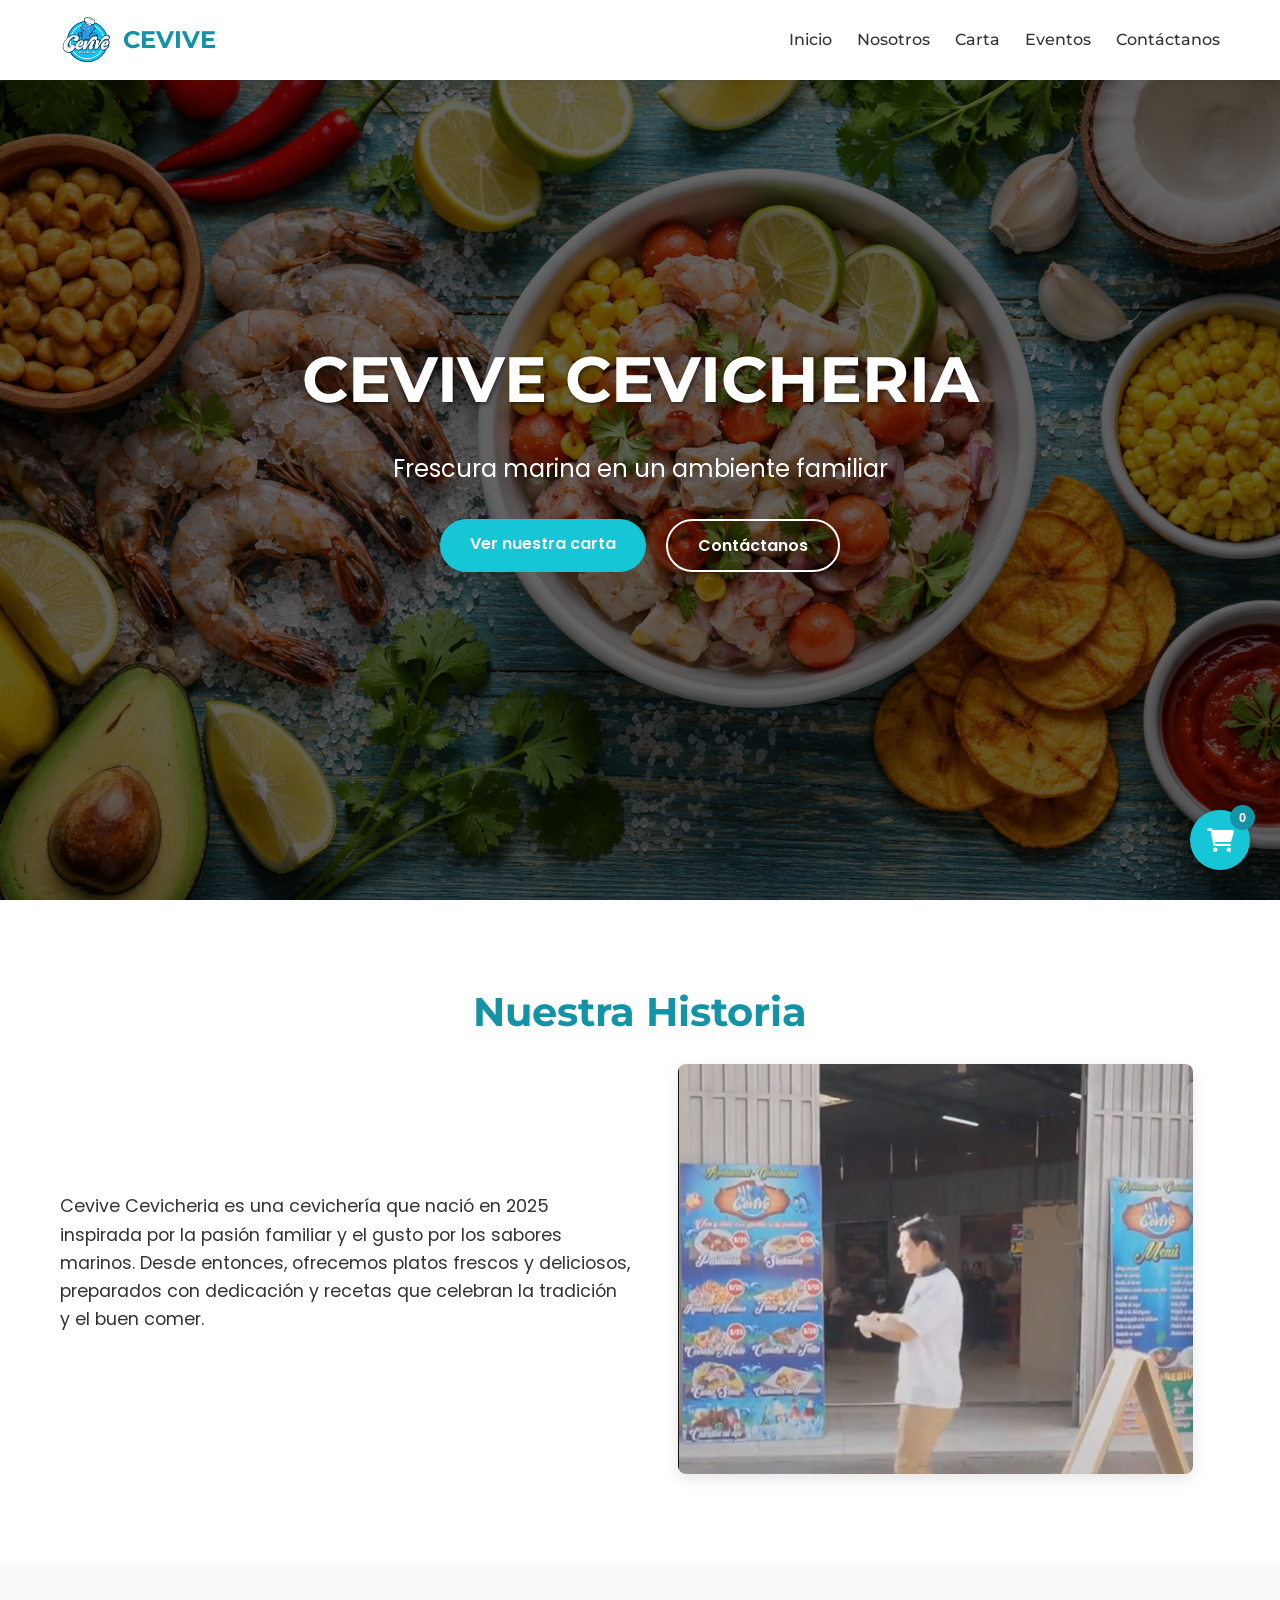
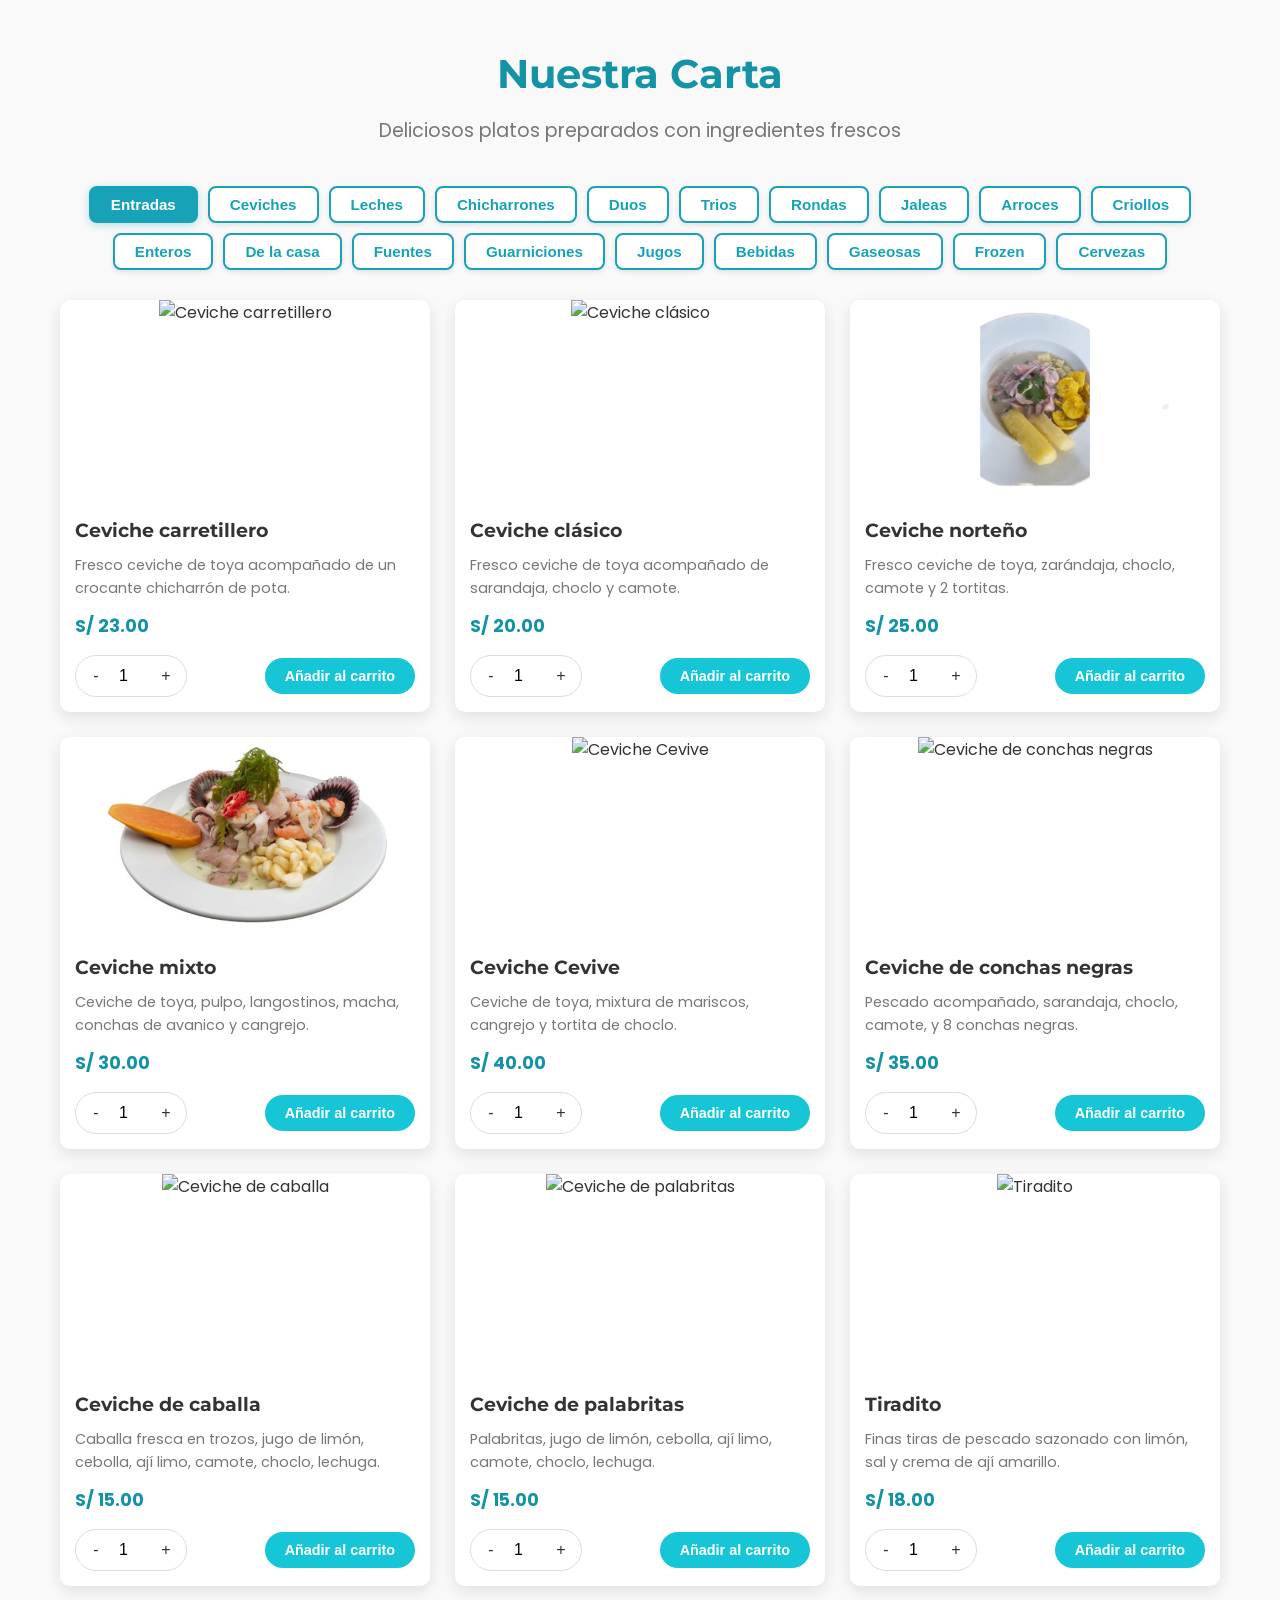
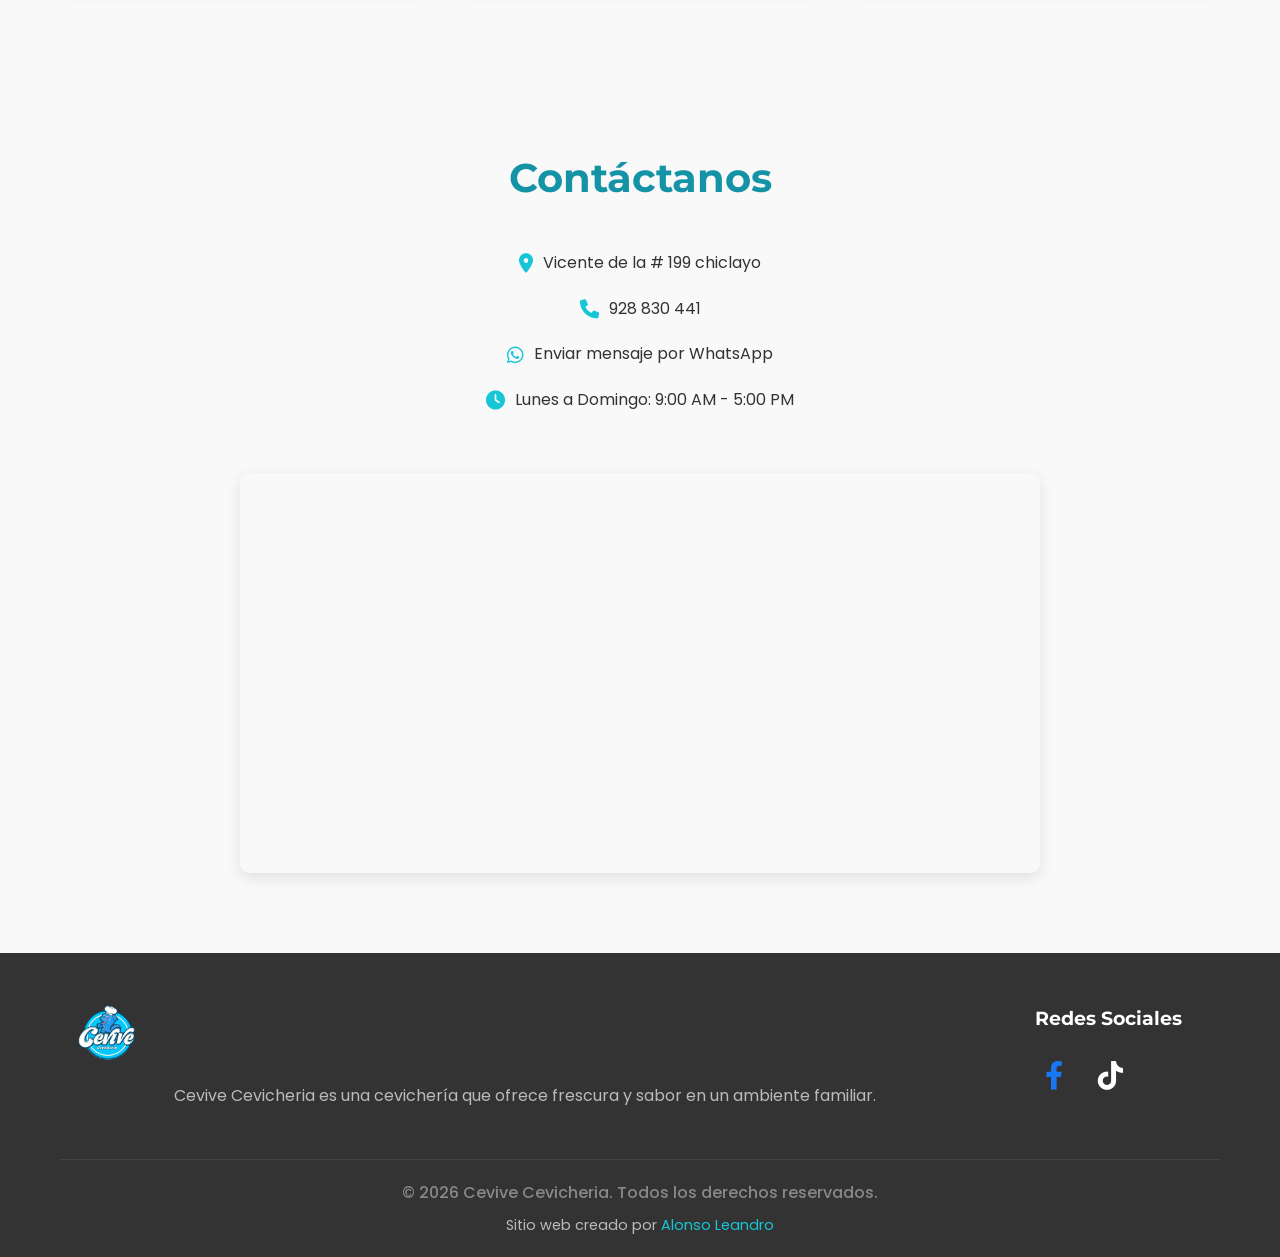
==== commit 4a1d6f9e: "Actualizar menú y categorías de productos en la carta" ====
--- a/index.html
+++ b/index.html
@@ -56,15 +56,25 @@
             <p class="section-subtitle">Deliciosos platos preparados con ingredientes frescos</p>
             
             <div class="menu-filters">
-                <button class="filter-btn active" data-category="ceviches">Ceviches</button>
-                <button class="filter-btn" data-category="arroces">Arroces</button>
-                <button class="filter-btn" data-category="calientes">Calientes</button>
-                <button class="filter-btn" data-category="criollos">Criollos</button>
+                <button class="filter-btn active" data-category="entradas">Entradas</button>
+                <button class="filter-btn" data-category="ceviches">Ceviches</button>
+                <button class="filter-btn" data-category="leches">Leches</button>
+                <button class="filter-btn" data-category="chicharrones">Chicharrones</button>
                 <button class="filter-btn" data-category="duos">Duos</button>
                 <button class="filter-btn" data-category="trios">Trios</button>
                 <button class="filter-btn" data-category="rondas">Rondas</button>
-                <button class="filter-btn" data-category="piqueos">Piqueos</button>
+                <button class="filter-btn" data-category="jaleas">Jaleas</button>
+                <button class="filter-btn" data-category="arroces">Arroces</button>
+                <button class="filter-btn" data-category="criollos">Criollos</button>
+                <button class="filter-btn" data-category="enteros">Enteros</button>
+                <button class="filter-btn" data-category="delacasa">De la casa</button>
+                <button class="filter-btn" data-category="fuentes">Fuentes</button>
+                <button class="filter-btn" data-category="guarniciones">Guarniciones</button>
+                <button class="filter-btn" data-category="jugos">Jugos</button>
                 <button class="filter-btn" data-category="bebidas">Bebidas</button>
+                <button class="filter-btn" data-category="gaseosas">Gaseosas</button>
+                <button class="filter-btn" data-category="frozen">Frozen</button>
+                <button class="filter-btn" data-category="cervezas">Cervezas</button>              
             </div>
             
             <div class="menu-items" id="menu-items">
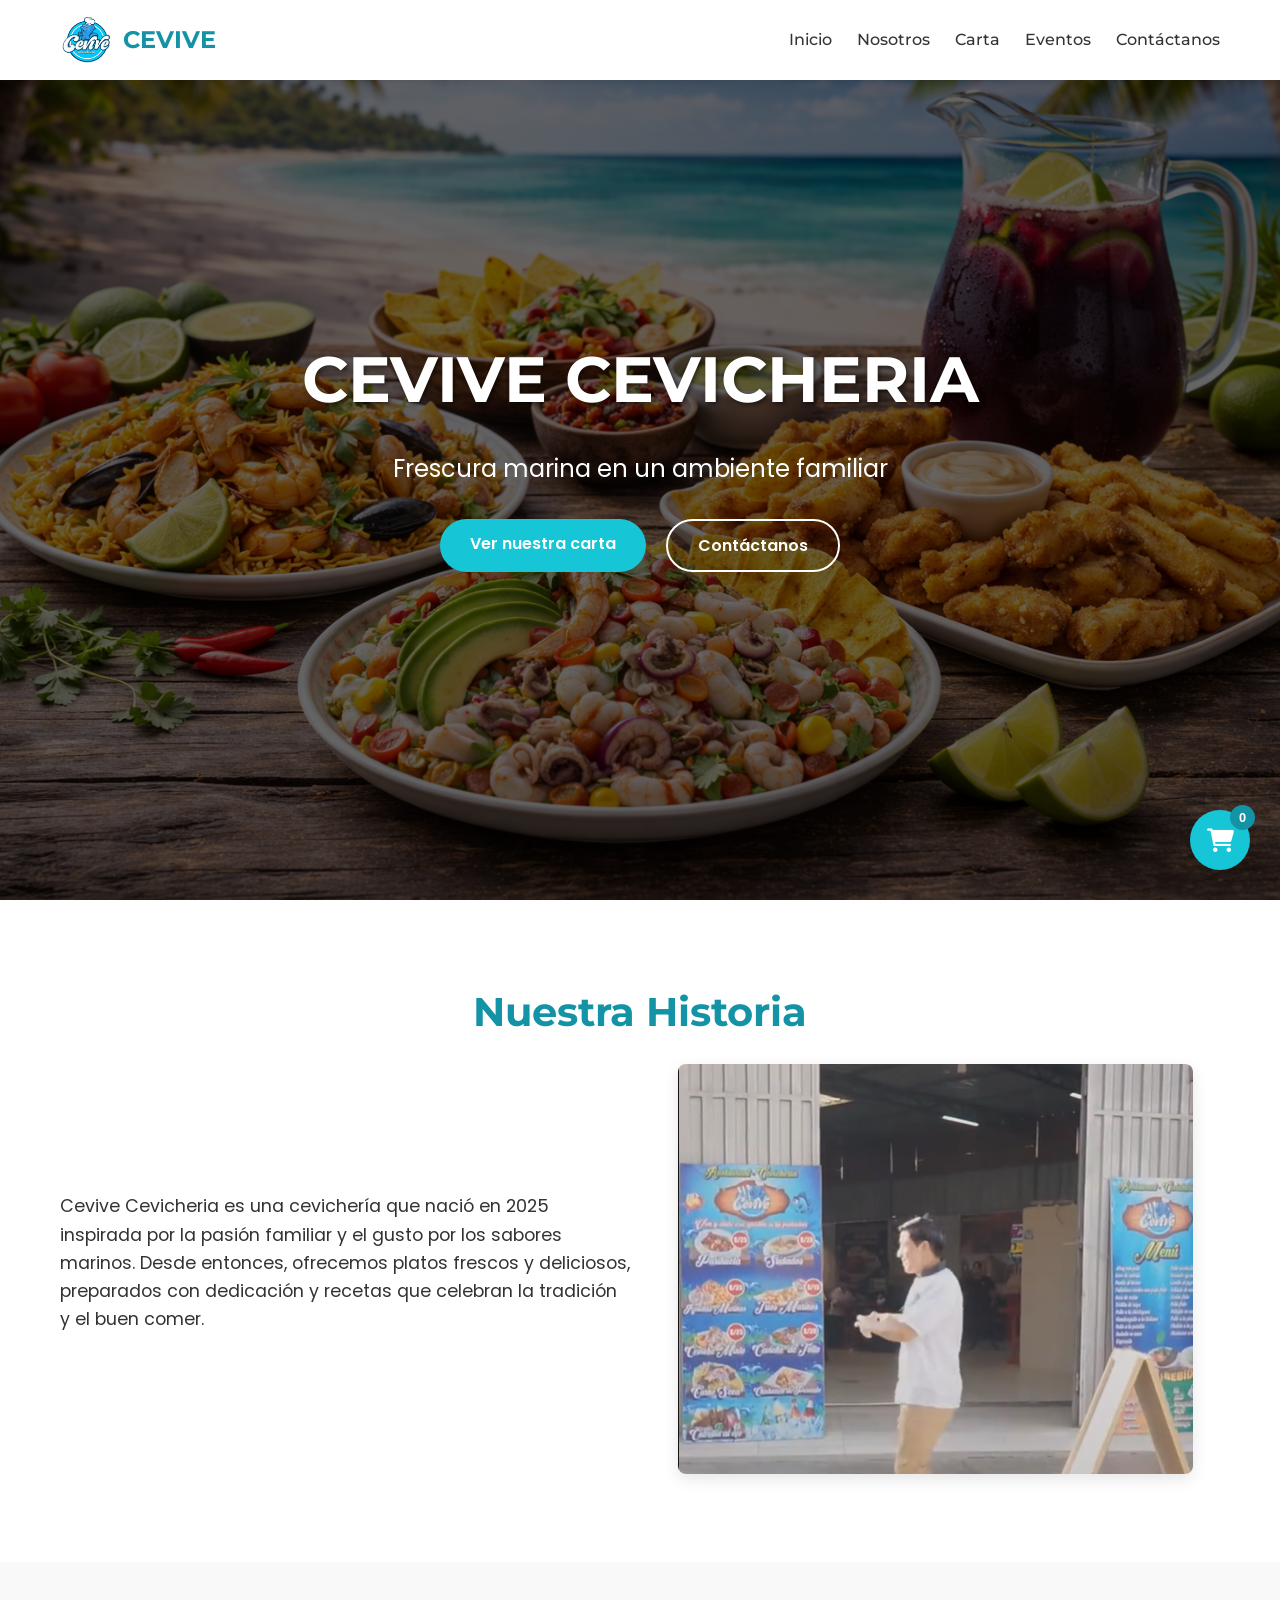
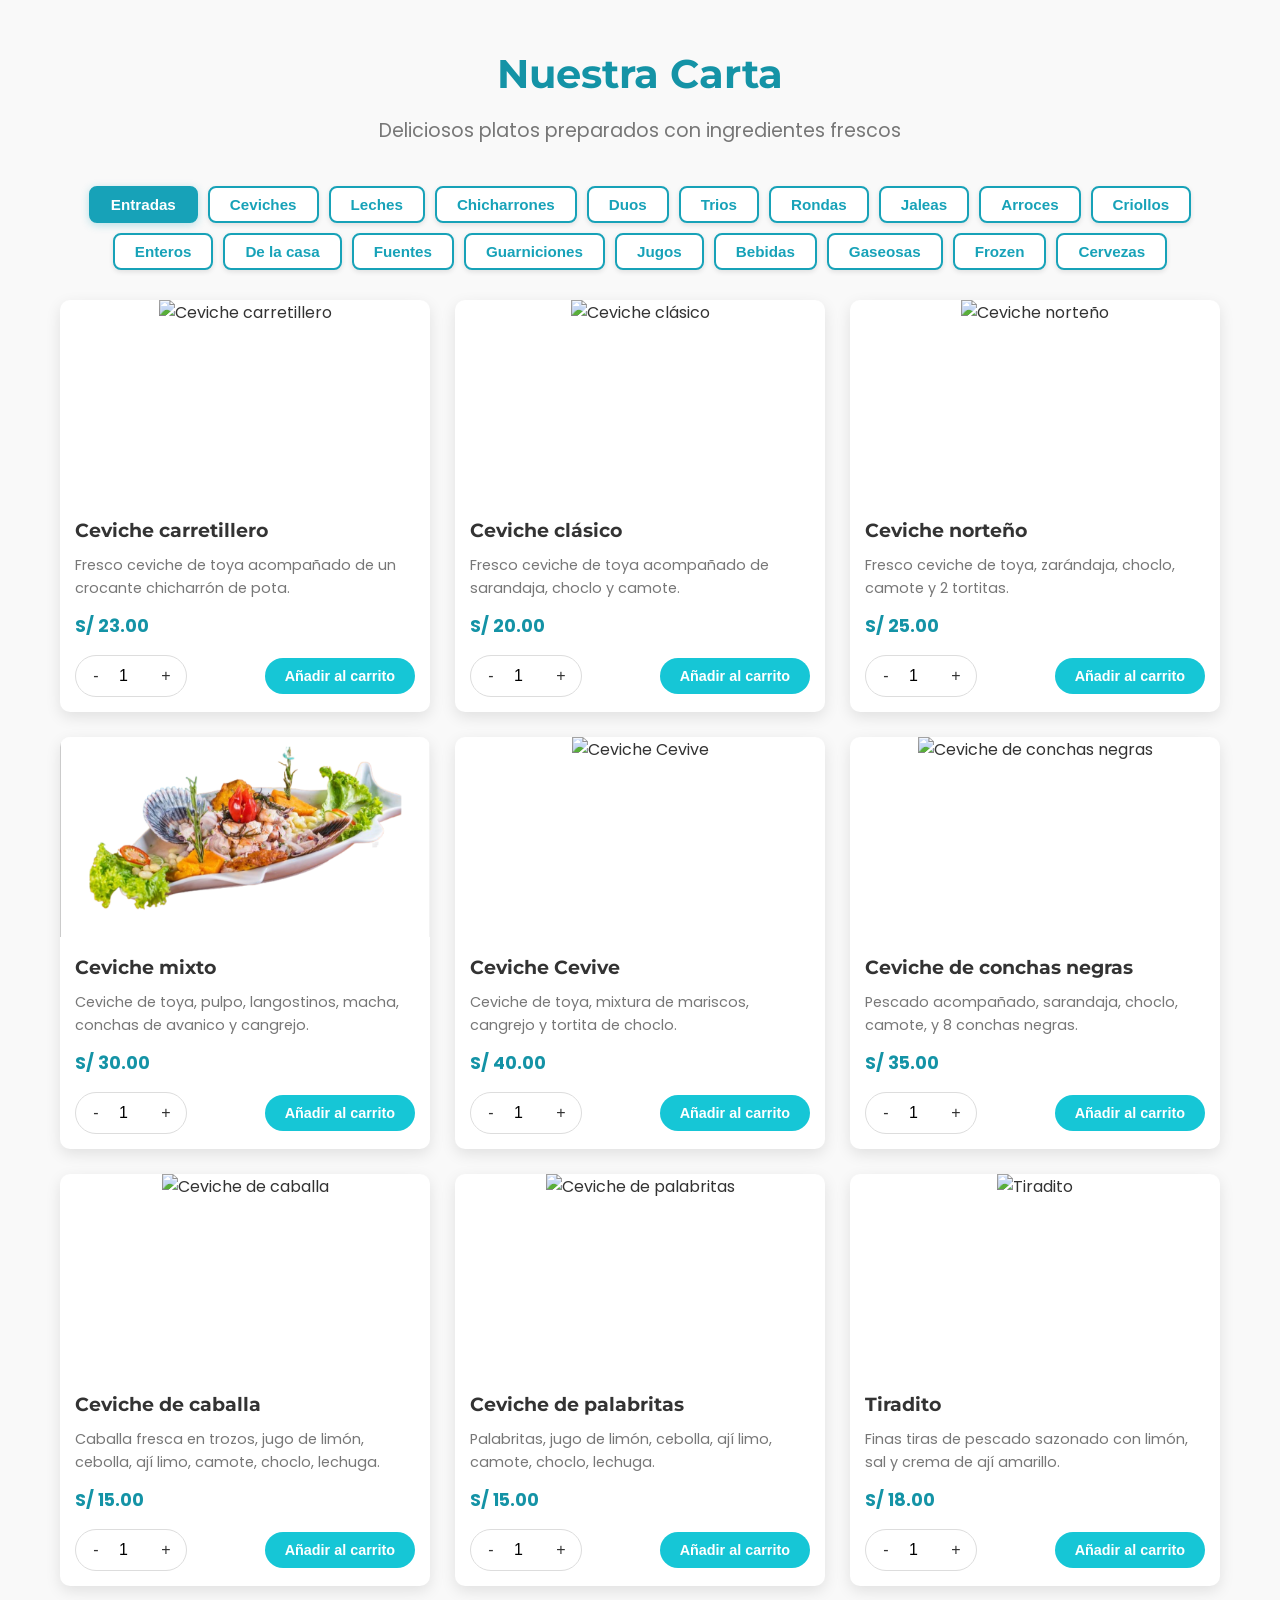
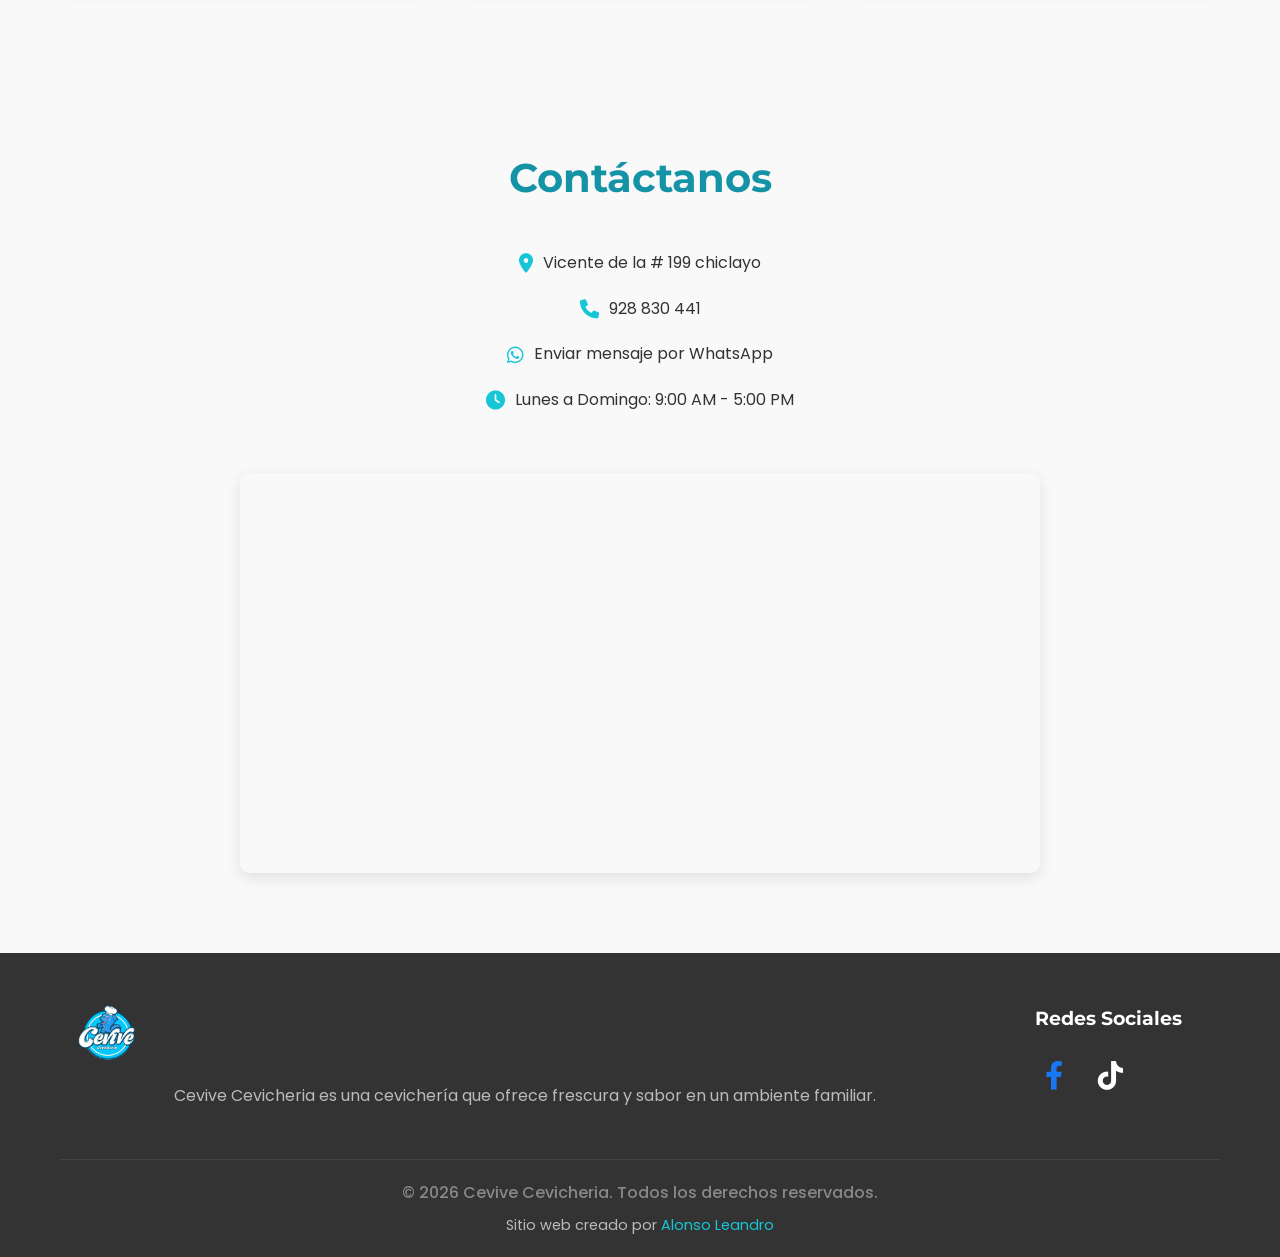
==== commit f1a3449f: "Actualizar el icono de la página a logo-cevive.png" ====
--- a/index.html
+++ b/index.html
@@ -3,7 +3,7 @@
 <head>
     <meta charset="UTF-8">
     <meta name="viewport" content="width=device-width, initial-scale=1.0">
-    <link rel="icon" type="image/png" href="images/logo-puerto-28.png">
+    <link rel="icon" type="image/png" href="images/logo-cevive.png">
     <title>Cevive Cevicheria</title>
     <link rel="stylesheet" href="./styles/main.css">
     <link rel="stylesheet" href="./styles/animations.css">
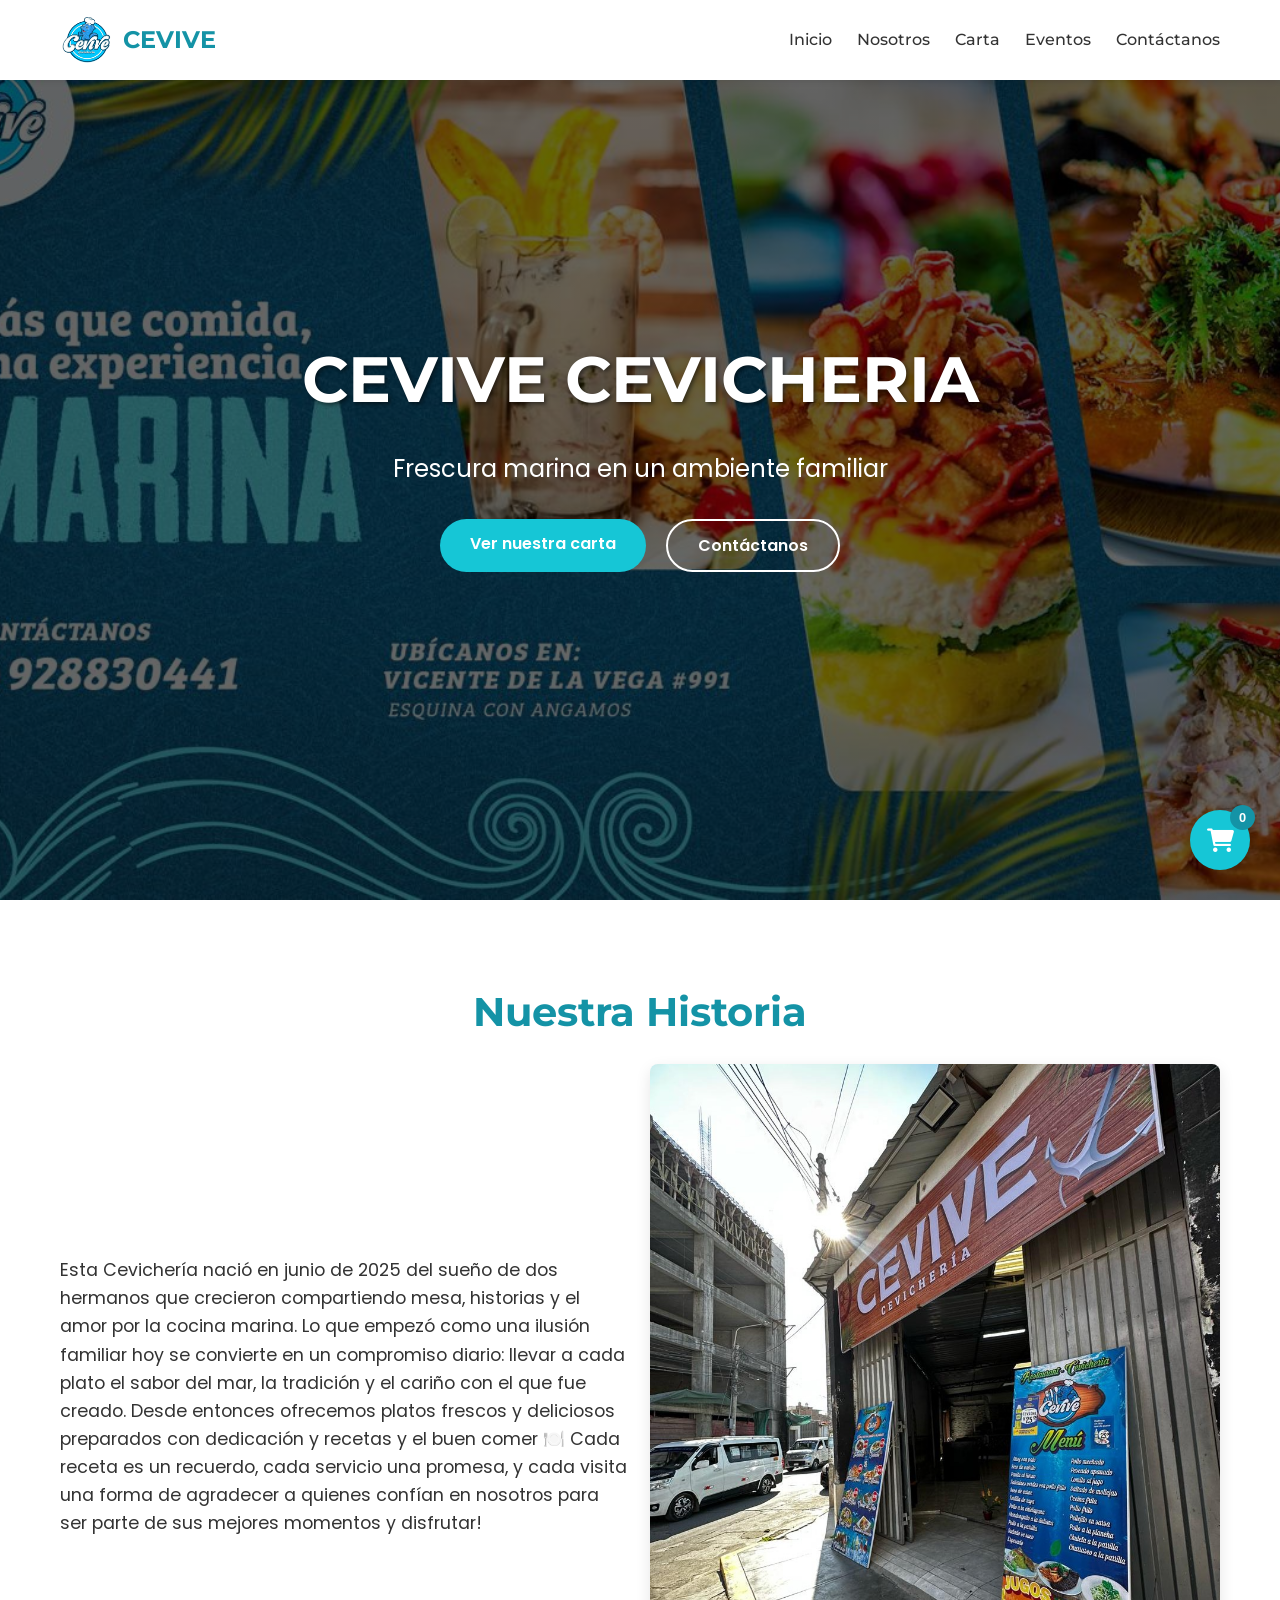
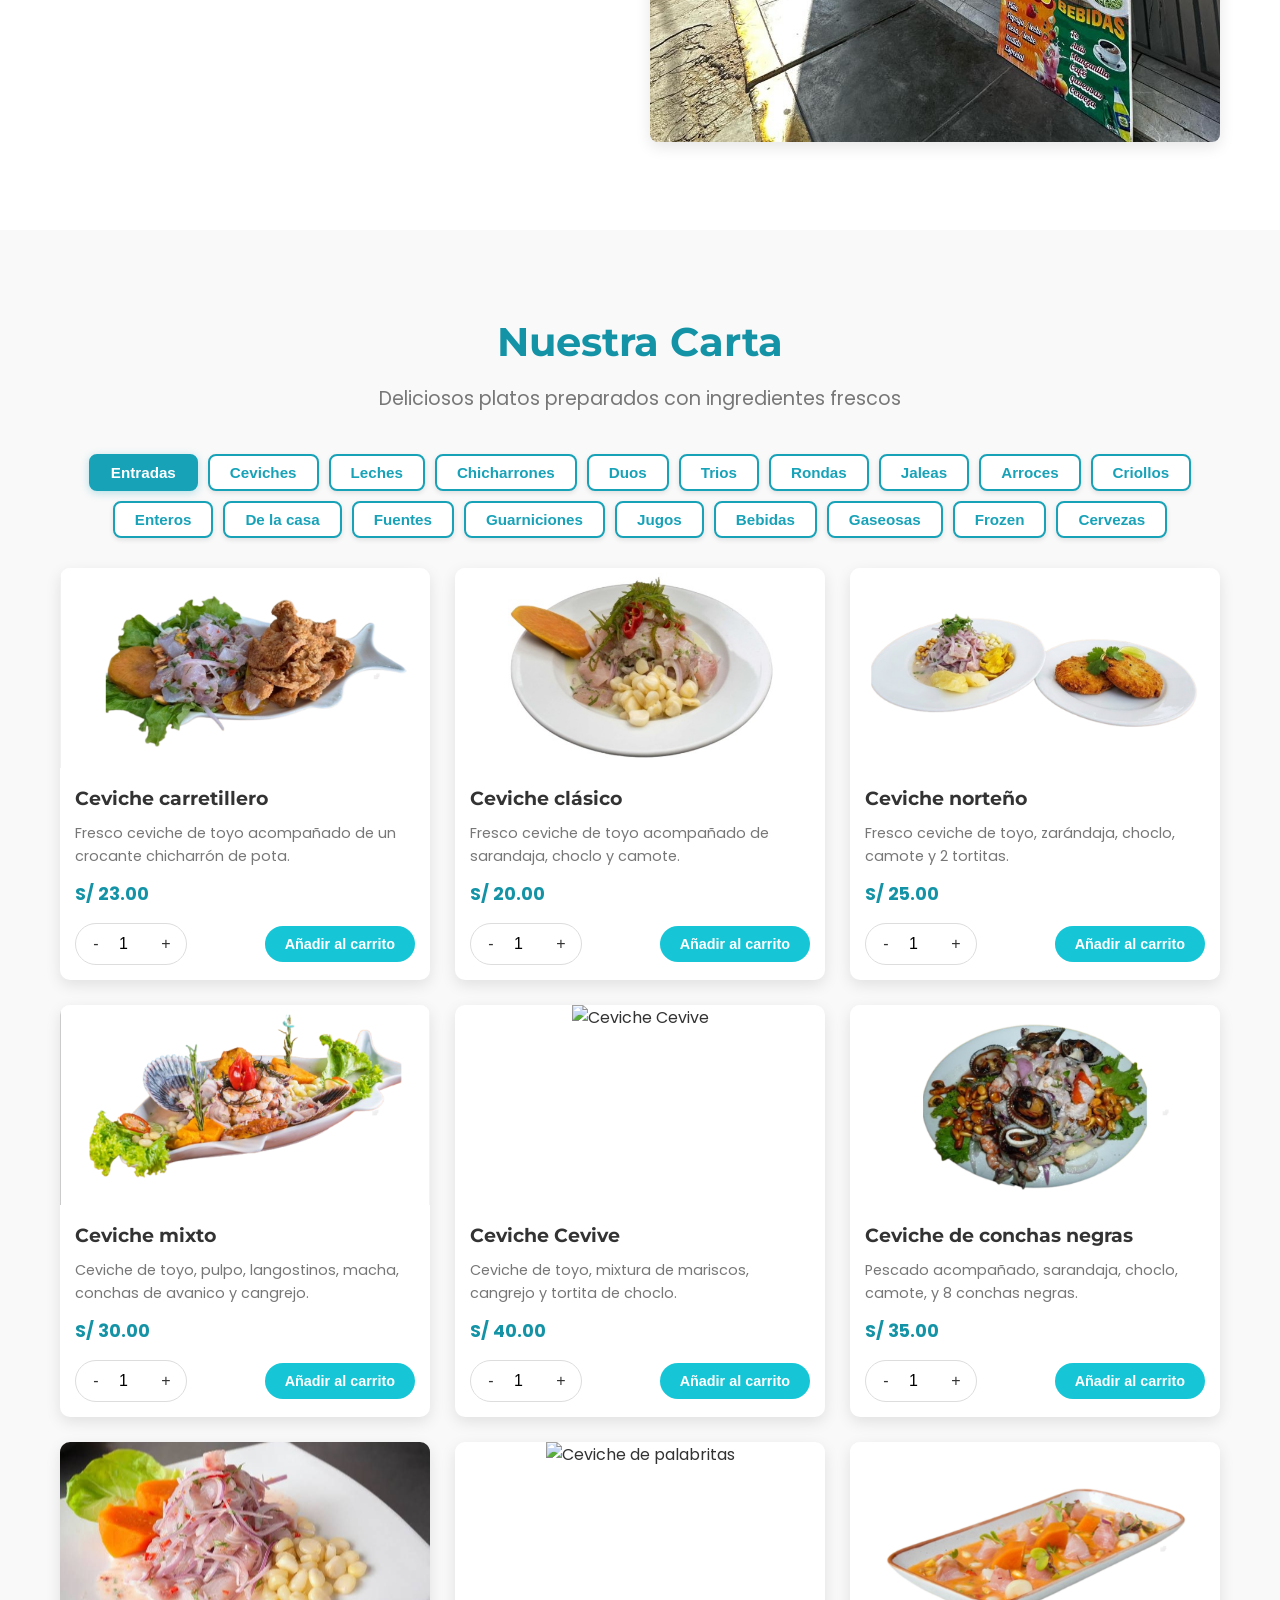
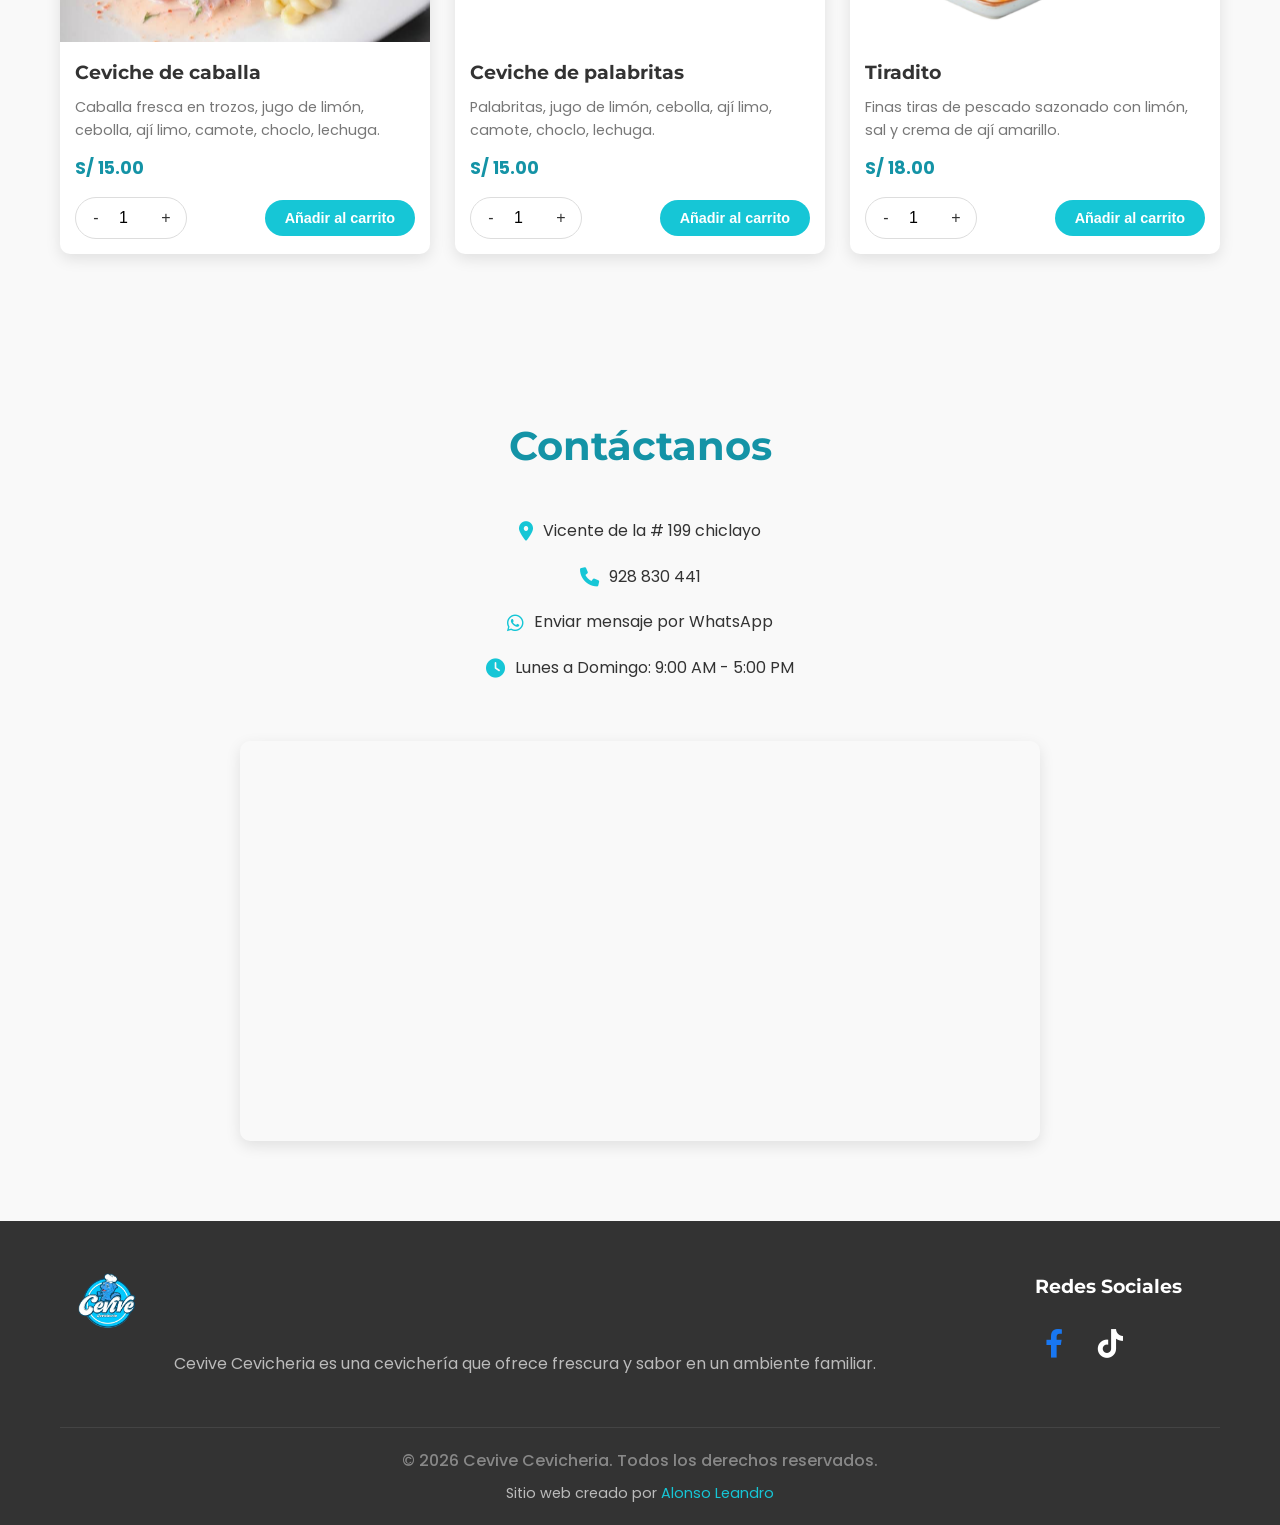
==== commit a788507b: "Actualizar descripción de la historia de Cevive Cevicheria para reflejar su origen y compromiso fami" ====
--- a/index.html
+++ b/index.html
@@ -40,7 +40,7 @@
             <h2 class="section-title">Nuestra Historia</h2>
             <div class="about-content">
                 <div class="about-text">
-                    <p>Cevive Cevicheria es una cevichería que nació en 2025 inspirada por la pasión familiar y el gusto por los sabores marinos. Desde entonces, ofrecemos platos frescos y deliciosos, preparados con dedicación y recetas que celebran la tradición y el buen comer.</p>
+                    <p>Esta Cevichería nació en junio de 2025 del sueño de dos hermanos que crecieron compartiendo mesa, historias y el amor por la cocina marina. Lo que empezó como una ilusión familiar hoy se convierte en un compromiso diario: llevar a cada plato el sabor del mar, la tradición y el cariño con el que fue creado. Desde entonces ofrecemos platos frescos y deliciosos preparados con dedicación y recetas y el buen comer 🍽️ Cada receta es un recuerdo, cada servicio una promesa, y cada visita una forma de agradecer a quienes confían en nosotros para ser parte de sus mejores momentos y disfrutar!</p>
                 </div>
                 <div class="about-image">
                     <img src="./images/restaurant-exterior.jpg" alt="Exterior del restaurante" loading="lazy">
